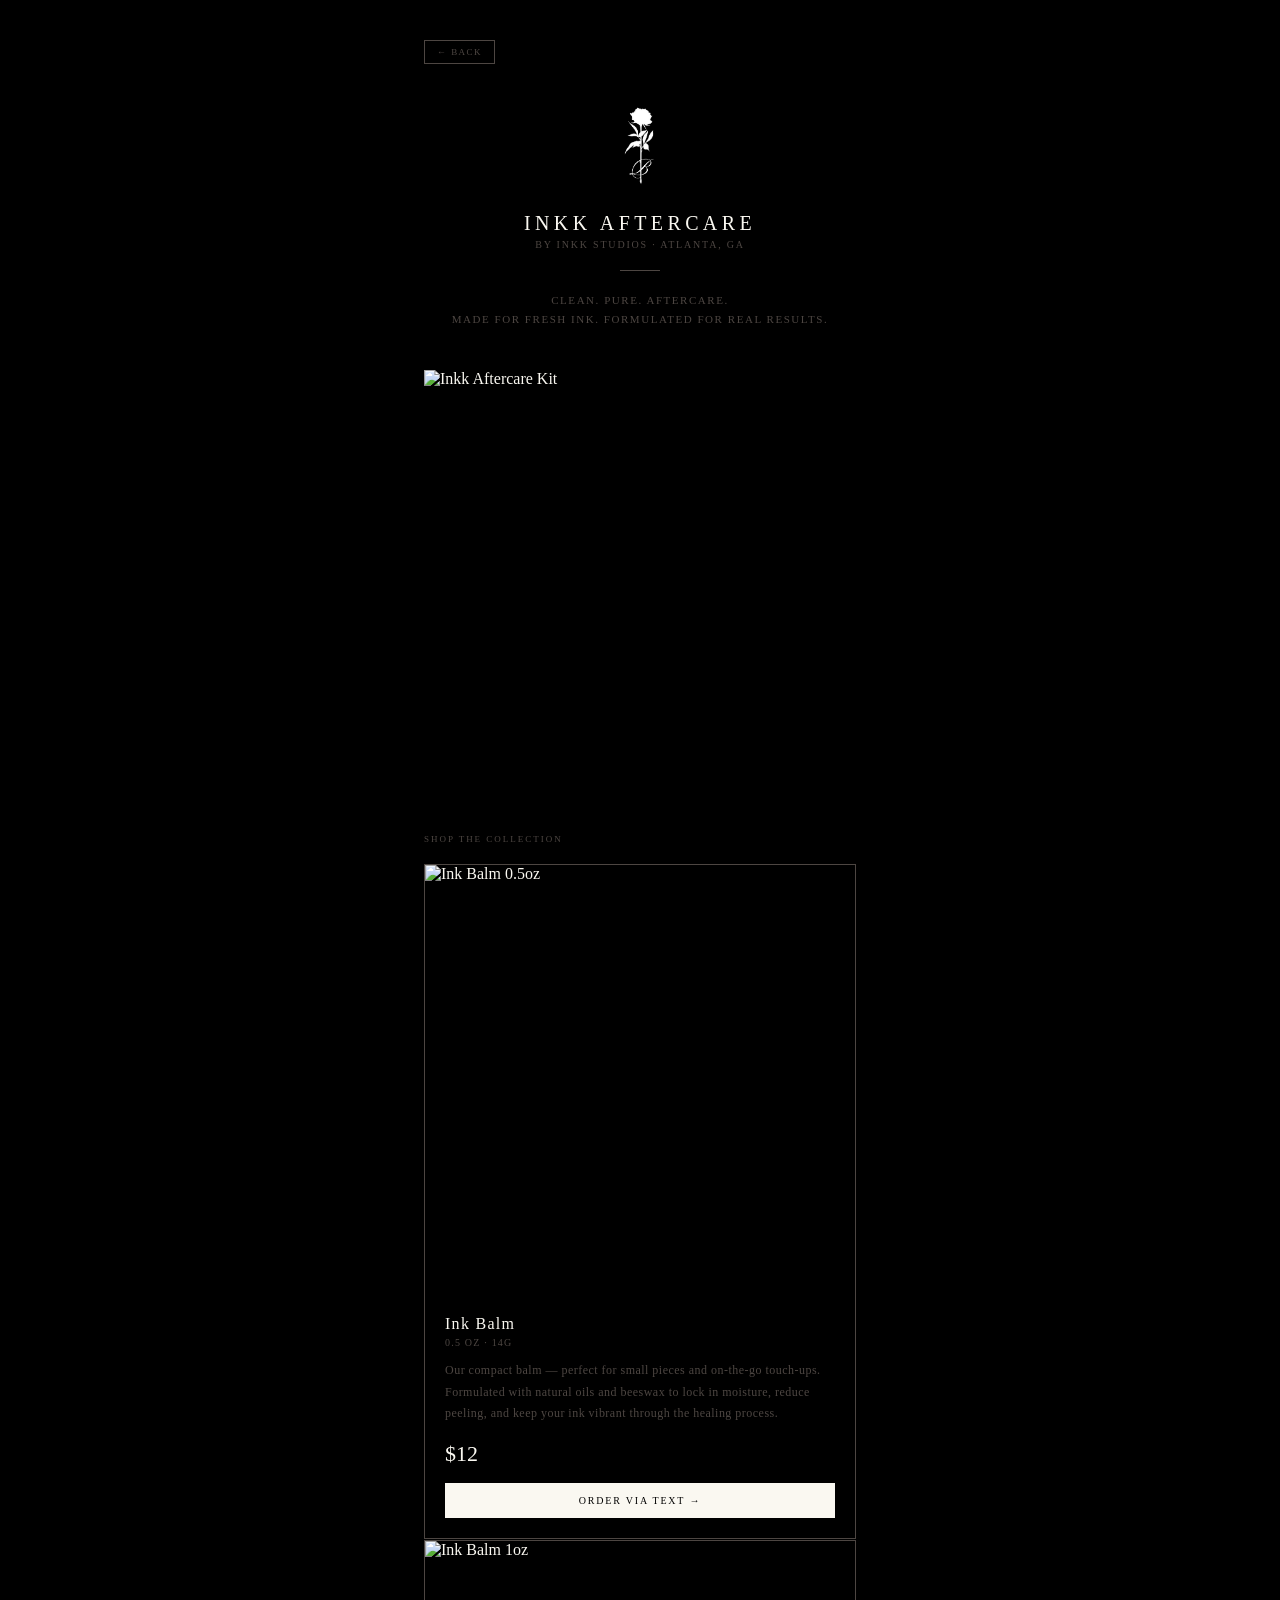
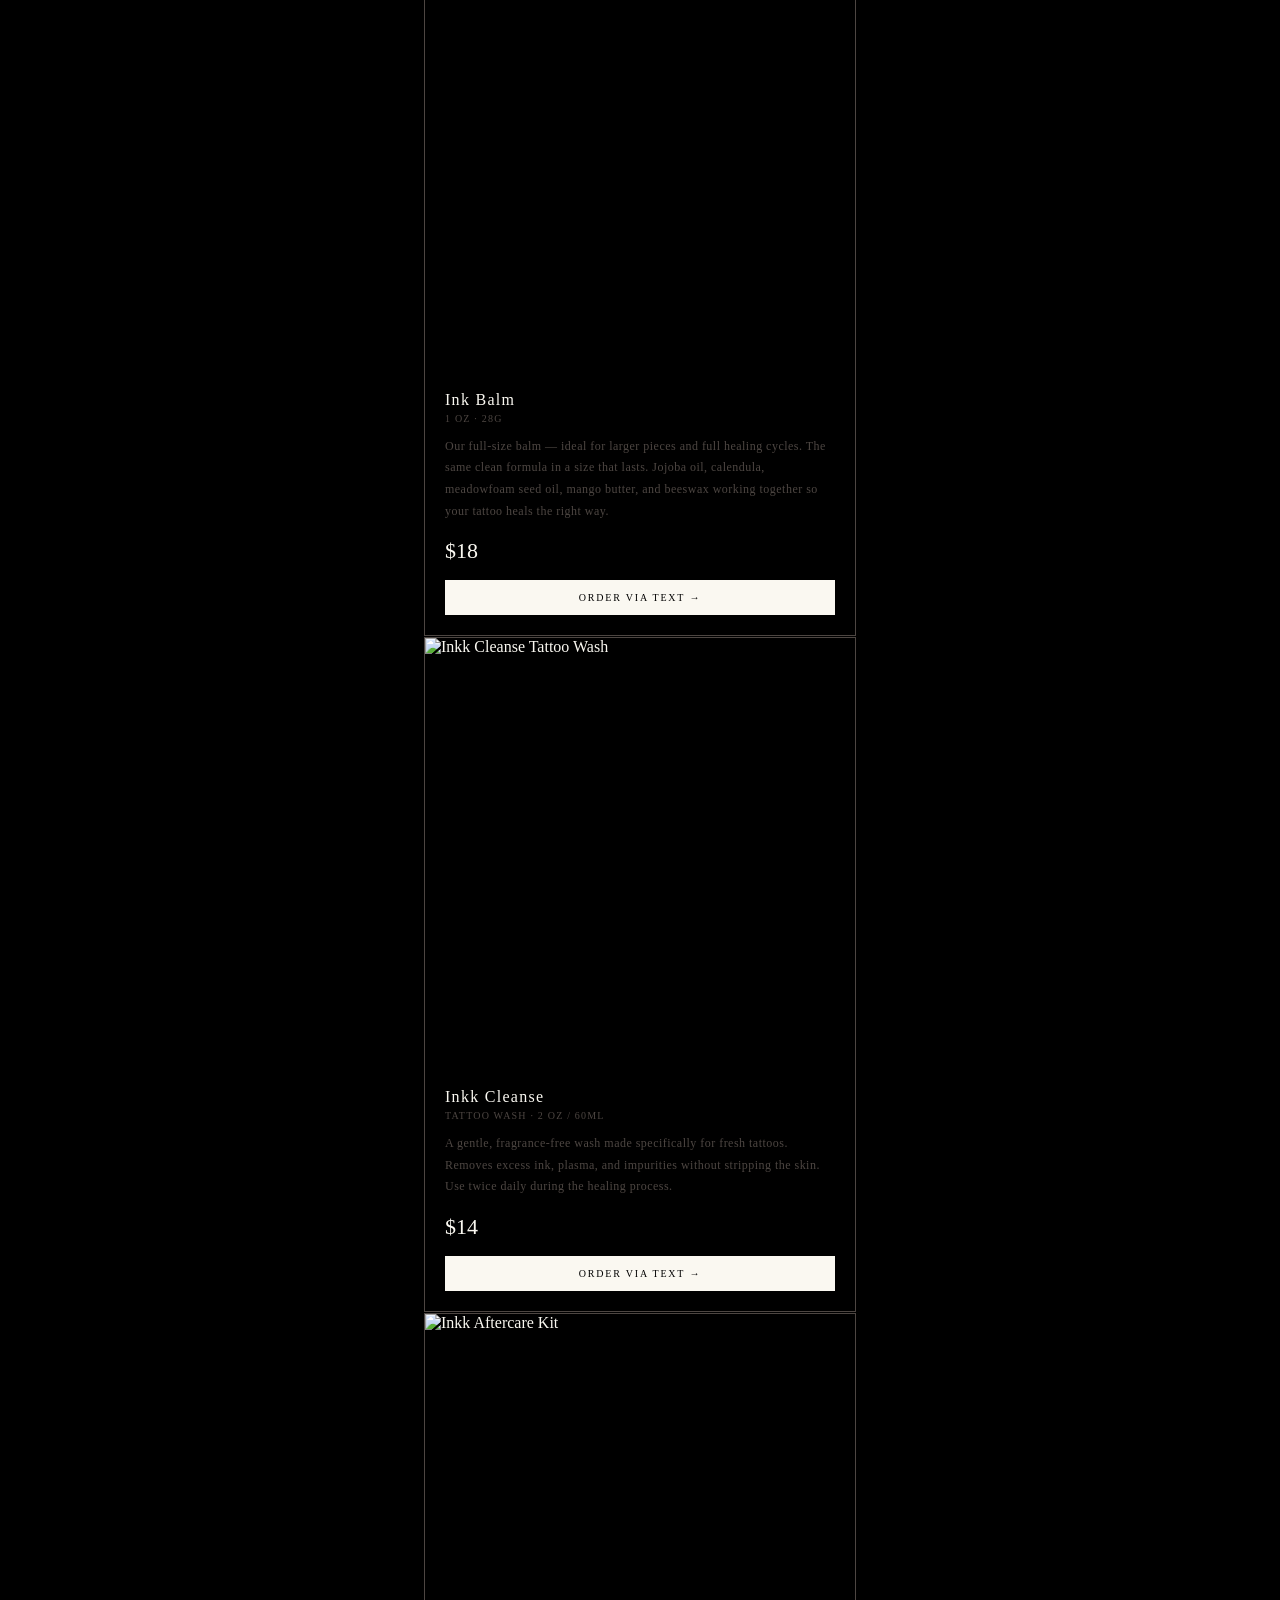
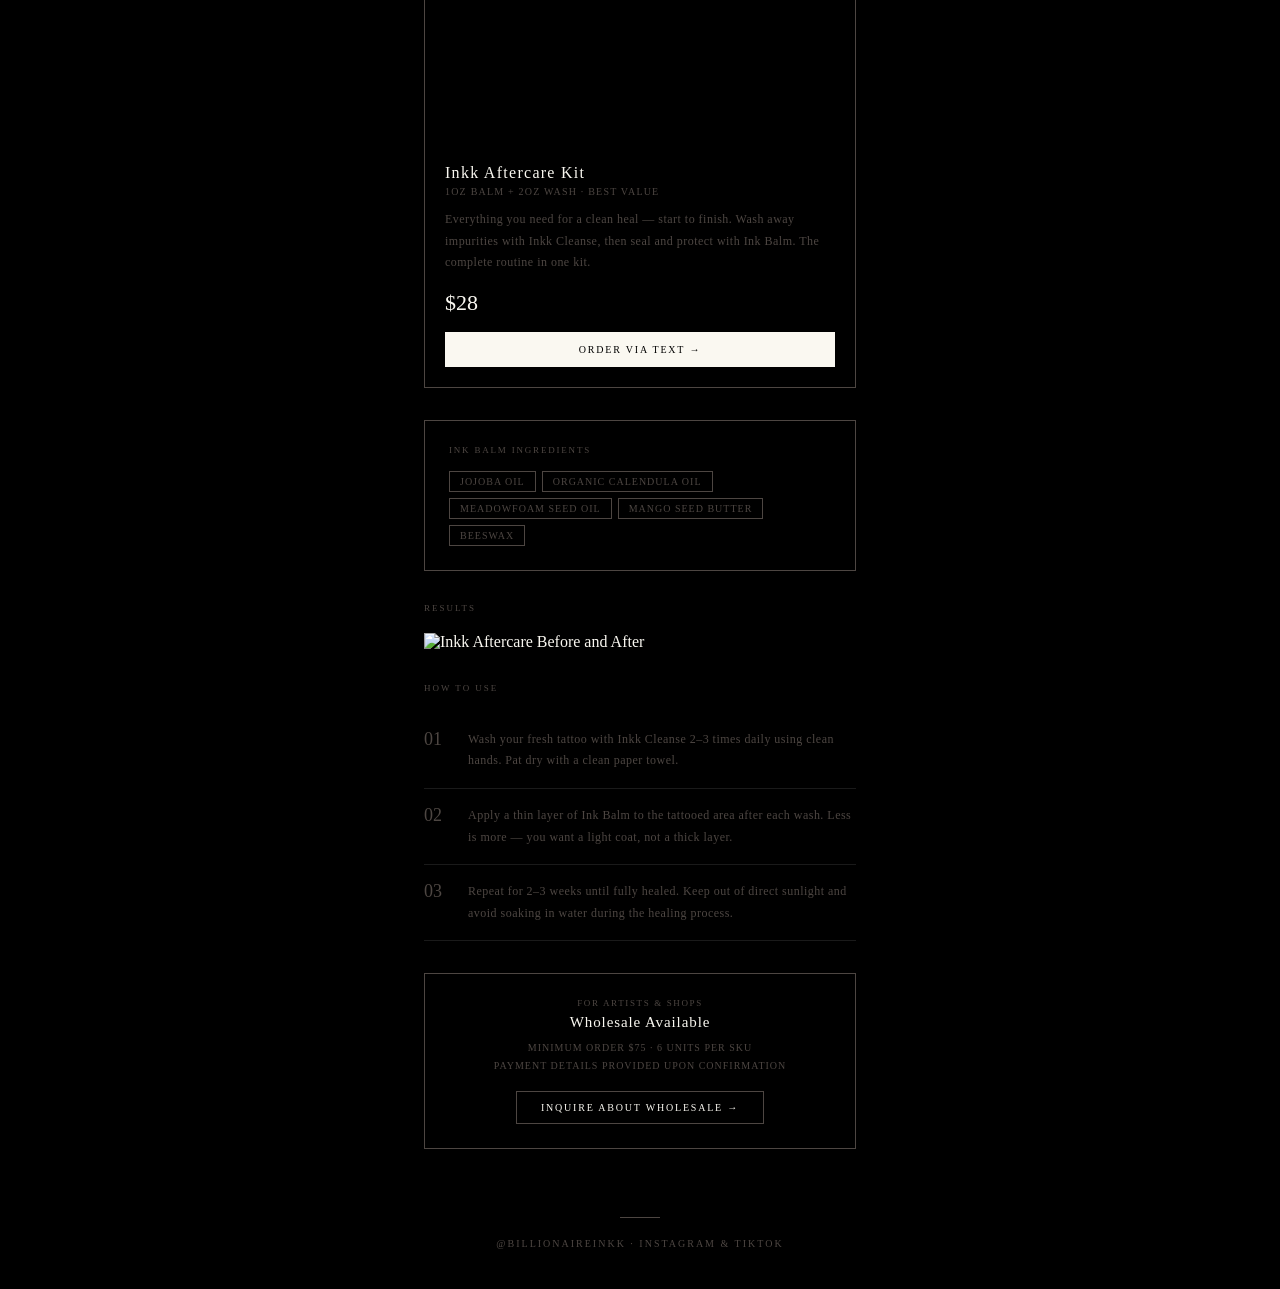
==== balm.html @ 9efdf4bf "Add files via upload" ====
<!DOCTYPE html>
<html lang="en">
<head>
<meta charset="UTF-8"/>
<meta name="viewport" content="width=device-width, initial-scale=1.0"/>
<title>Inkk Aftercare · Inkk Studios</title>
<style>
*{box-sizing:border-box;margin:0;padding:0;}
body{background:#000;font-family:'Georgia',serif;color:#faf8f1;}
.wrap{max-width:480px;margin:0 auto;padding:2.5rem 1.5rem;}
.back{display:inline-block;font-size:9px;letter-spacing:0.16em;text-transform:uppercase;color:#4d4642;text-decoration:none;margin-bottom:2rem;border:0.5px solid #4d4642;padding:6px 12px;}
.back:hover{color:#faf8f1;border-color:#faf8f1;}
.header{text-align:center;margin-bottom:2.5rem;}
.logo{width:80px;height:100px;object-fit:contain;margin:0 auto 1rem;display:block;}
.brand{font-size:20px;font-weight:400;letter-spacing:0.22em;color:#faf8f1;text-transform:uppercase;margin-bottom:4px;}
.brand-sub{font-size:10px;letter-spacing:0.18em;color:#4d4642;text-transform:uppercase;}
.divider{width:40px;height:0.5px;background:#4d4642;margin:1.25rem auto;}
.hero{width:100%;aspect-ratio:1/1;object-fit:cover;display:block;margin-bottom:2rem;}
.tagline{font-size:11px;letter-spacing:0.14em;text-transform:uppercase;color:#4d4642;text-align:center;margin-bottom:2rem;line-height:1.8;}
.section-title{font-size:9px;letter-spacing:0.22em;text-transform:uppercase;color:#4d4642;margin-bottom:1.25rem;}

/* Product cards */
.product-card{border:0.5px solid #4d4642;margin-bottom:1px;}
.product-img{width:100%;aspect-ratio:1/1;object-fit:cover;display:block;}
.product-info{padding:1.25rem;}
.product-name{font-size:16px;font-weight:400;color:#faf8f1;letter-spacing:0.08em;margin-bottom:4px;}
.product-size{font-size:10px;letter-spacing:0.12em;text-transform:uppercase;color:#4d4642;margin-bottom:0.75rem;}
.product-desc{font-size:12px;color:#4d4642;line-height:1.8;letter-spacing:0.04em;margin-bottom:1rem;}
.product-price{font-size:22px;color:#faf8f1;margin-bottom:1rem;}
.order-btn{display:block;width:100%;background:#faf8f1;color:#000;padding:12px;font-size:10px;letter-spacing:0.18em;text-transform:uppercase;text-align:center;text-decoration:none;font-family:'Georgia',serif;}
.order-btn:hover{background:#e8e5dc;}

/* Ingredients */
.ingredients{border:0.5px solid #4d4642;padding:1.5rem;margin-bottom:2rem;}
.ing-title{font-size:9px;letter-spacing:0.2em;text-transform:uppercase;color:#4d4642;margin-bottom:1rem;}
.ing-list{display:flex;flex-wrap:wrap;gap:6px;}
.ing-tag{font-size:10px;letter-spacing:0.1em;text-transform:uppercase;color:#4d4642;border:0.5px solid #4d4642;padding:4px 10px;}

/* Before/After */
.ba-img{width:100%;display:block;margin-bottom:2rem;}

/* How to use */
.steps{margin-bottom:2rem;}
.step-row{display:flex;gap:1rem;padding:1rem 0;border-bottom:0.5px solid #1a1a1a;align-items:flex-start;}
.step-num{font-size:18px;color:#4d4642;min-width:28px;font-weight:400;}
.step-text{font-size:12px;color:#4d4642;line-height:1.8;letter-spacing:0.04em;}

/* Wholesale CTA */
.wholesale-bar{border:0.5px solid #4d4642;padding:1.5rem;text-align:center;margin-bottom:2rem;}
.ws-label{font-size:9px;letter-spacing:0.18em;text-transform:uppercase;color:#4d4642;margin-bottom:6px;}
.ws-title{font-size:15px;color:#faf8f1;letter-spacing:0.06em;margin-bottom:0.5rem;}
.ws-sub{font-size:10px;color:#4d4642;letter-spacing:0.1em;text-transform:uppercase;margin-bottom:1rem;line-height:1.8;}
.ws-btn{display:inline-block;background:transparent;color:#faf8f1;border:0.5px solid #4d4642;padding:10px 1.5rem;font-size:10px;letter-spacing:0.18em;text-transform:uppercase;text-decoration:none;font-family:'Georgia',serif;}
.ws-btn:hover{border-color:#faf8f1;}

.footer{text-align:center;padding-top:1rem;}
.footer-handle{font-size:10px;letter-spacing:0.2em;text-transform:uppercase;color:#4d4642;}
</style>
</head>
<body>
<div class="wrap">
  <a class="back" href="index.html">← Back</a>

  <div class="header">
    <img class="logo" src="images/logo.png" alt="Inkk Studios"/>
    <p class="brand">Inkk Aftercare</p>
    <p class="brand-sub">By Inkk Studios · Atlanta, GA</p>
    <div class="divider"></div>
    <p class="tagline">Clean. Pure. Aftercare.<br>Made for fresh ink. Formulated for real results.</p>
  </div>

  <!-- Hero image -->
  <img class="hero" src="images/kit2.png" alt="Inkk Aftercare Kit"/>

  <!-- Products -->
  <p class="section-title">Shop the collection</p>

  <!-- Balm 0.5oz -->
  <div class="product-card">
    <img class="product-img" src="images/balm05_hand.png" alt="Ink Balm 0.5oz"/>
    <div class="product-info">
      <p class="product-name">Ink Balm</p>
      <p class="product-size">0.5 oz · 14g</p>
      <p class="product-desc">Our compact balm — perfect for small pieces and on-the-go touch-ups. Formulated with natural oils and beeswax to lock in moisture, reduce peeling, and keep your ink vibrant through the healing process.</p>
      <p class="product-price">$12</p>
      <a class="order-btn" href="sms:4704960350?body=Hi! I'd like to order the Ink Balm 0.5oz - $12">Order via Text →</a>
    </div>
  </div>

  <!-- Balm 1oz -->
  <div class="product-card">
    <img class="product-img" src="images/balm1oz.jpg" alt="Ink Balm 1oz"/>
    <div class="product-info">
      <p class="product-name">Ink Balm</p>
      <p class="product-size">1 oz · 28g</p>
      <p class="product-desc">Our full-size balm — ideal for larger pieces and full healing cycles. The same clean formula in a size that lasts. Jojoba oil, calendula, meadowfoam seed oil, mango butter, and beeswax working together so your tattoo heals the right way.</p>
      <p class="product-price">$18</p>
      <a class="order-btn" href="sms:4704960350?body=Hi! I'd like to order the Ink Balm 1oz - $18">Order via Text →</a>
    </div>
  </div>

  <!-- Wash -->
  <div class="product-card">
    <img class="product-img" src="images/wash1.png" alt="Inkk Cleanse Tattoo Wash"/>
    <div class="product-info">
      <p class="product-name">Inkk Cleanse</p>
      <p class="product-size">Tattoo Wash · 2 oz / 60ml</p>
      <p class="product-desc">A gentle, fragrance-free wash made specifically for fresh tattoos. Removes excess ink, plasma, and impurities without stripping the skin. Use twice daily during the healing process.</p>
      <p class="product-price">$14</p>
      <a class="order-btn" href="sms:4704960350?body=Hi! I'd like to order the Inkk Cleanse Wash 2oz - $14">Order via Text →</a>
    </div>
  </div>

  <!-- Kit -->
  <div class="product-card">
    <img class="product-img" src="images/kit1.png" alt="Inkk Aftercare Kit"/>
    <div class="product-info">
      <p class="product-name">Inkk Aftercare Kit</p>
      <p class="product-size">1oz balm + 2oz wash · best value</p>
      <p class="product-desc">Everything you need for a clean heal — start to finish. Wash away impurities with Inkk Cleanse, then seal and protect with Ink Balm. The complete routine in one kit.</p>
      <p class="product-price">$28</p>
      <a class="order-btn" href="sms:4704960350?body=Hi! I'd like to order the Inkk Aftercare Kit - $28">Order via Text →</a>
    </div>
  </div>

  <!-- Ingredients -->
  <div class="ingredients" style="margin-top:2rem;">
    <p class="ing-title">Ink Balm ingredients</p>
    <div class="ing-list">
      <span class="ing-tag">Jojoba Oil</span>
      <span class="ing-tag">Organic Calendula Oil</span>
      <span class="ing-tag">Meadowfoam Seed Oil</span>
      <span class="ing-tag">Mango Seed Butter</span>
      <span class="ing-tag">Beeswax</span>
    </div>
  </div>

  <!-- Before/After -->
  <p class="section-title">Results</p>
  <img class="ba-img" src="images/ba.png" alt="Inkk Aftercare Before and After"/>

  <!-- How to use -->
  <p class="section-title">How to use</p>
  <div class="steps">
    <div class="step-row">
      <span class="step-num">01</span>
      <p class="step-text">Wash your fresh tattoo with Inkk Cleanse 2–3 times daily using clean hands. Pat dry with a clean paper towel.</p>
    </div>
    <div class="step-row">
      <span class="step-num">02</span>
      <p class="step-text">Apply a thin layer of Ink Balm to the tattooed area after each wash. Less is more — you want a light coat, not a thick layer.</p>
    </div>
    <div class="step-row">
      <span class="step-num">03</span>
      <p class="step-text">Repeat for 2–3 weeks until fully healed. Keep out of direct sunlight and avoid soaking in water during the healing process.</p>
    </div>
  </div>

  <!-- Wholesale CTA -->
  <div class="wholesale-bar">
    <p class="ws-label">For artists & shops</p>
    <p class="ws-title">Wholesale Available</p>
    <p class="ws-sub">Minimum order $75 · 6 units per SKU<br>Payment details provided upon confirmation</p>
    <a class="ws-btn" href="sms:4704960350?body=Hi! I'm interested in wholesale pricing for Inkk Aftercare.">Inquire About Wholesale →</a>
  </div>

  <div class="footer">
    <div class="divider"></div>
    <p class="footer-handle">@BillionaireInkk · Instagram & TikTok</p>
  </div>
</div>
</body>
</html>
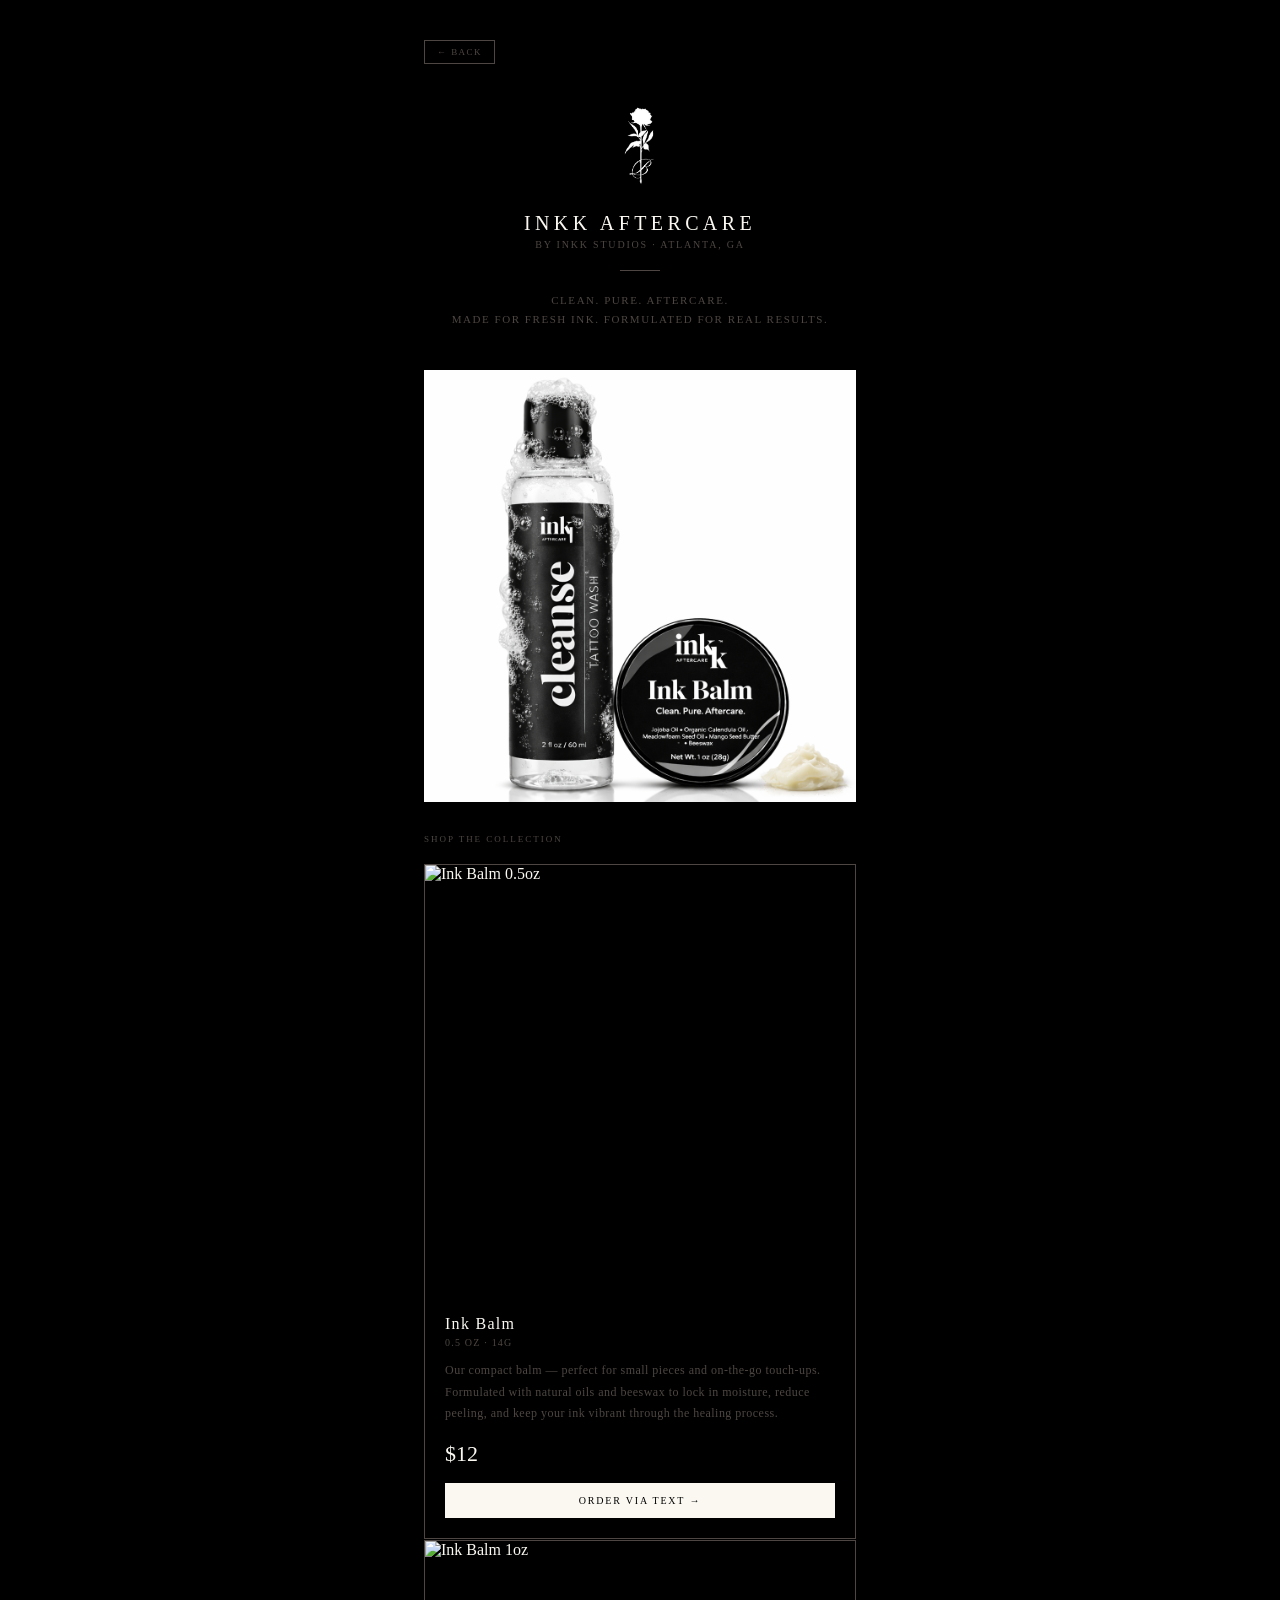
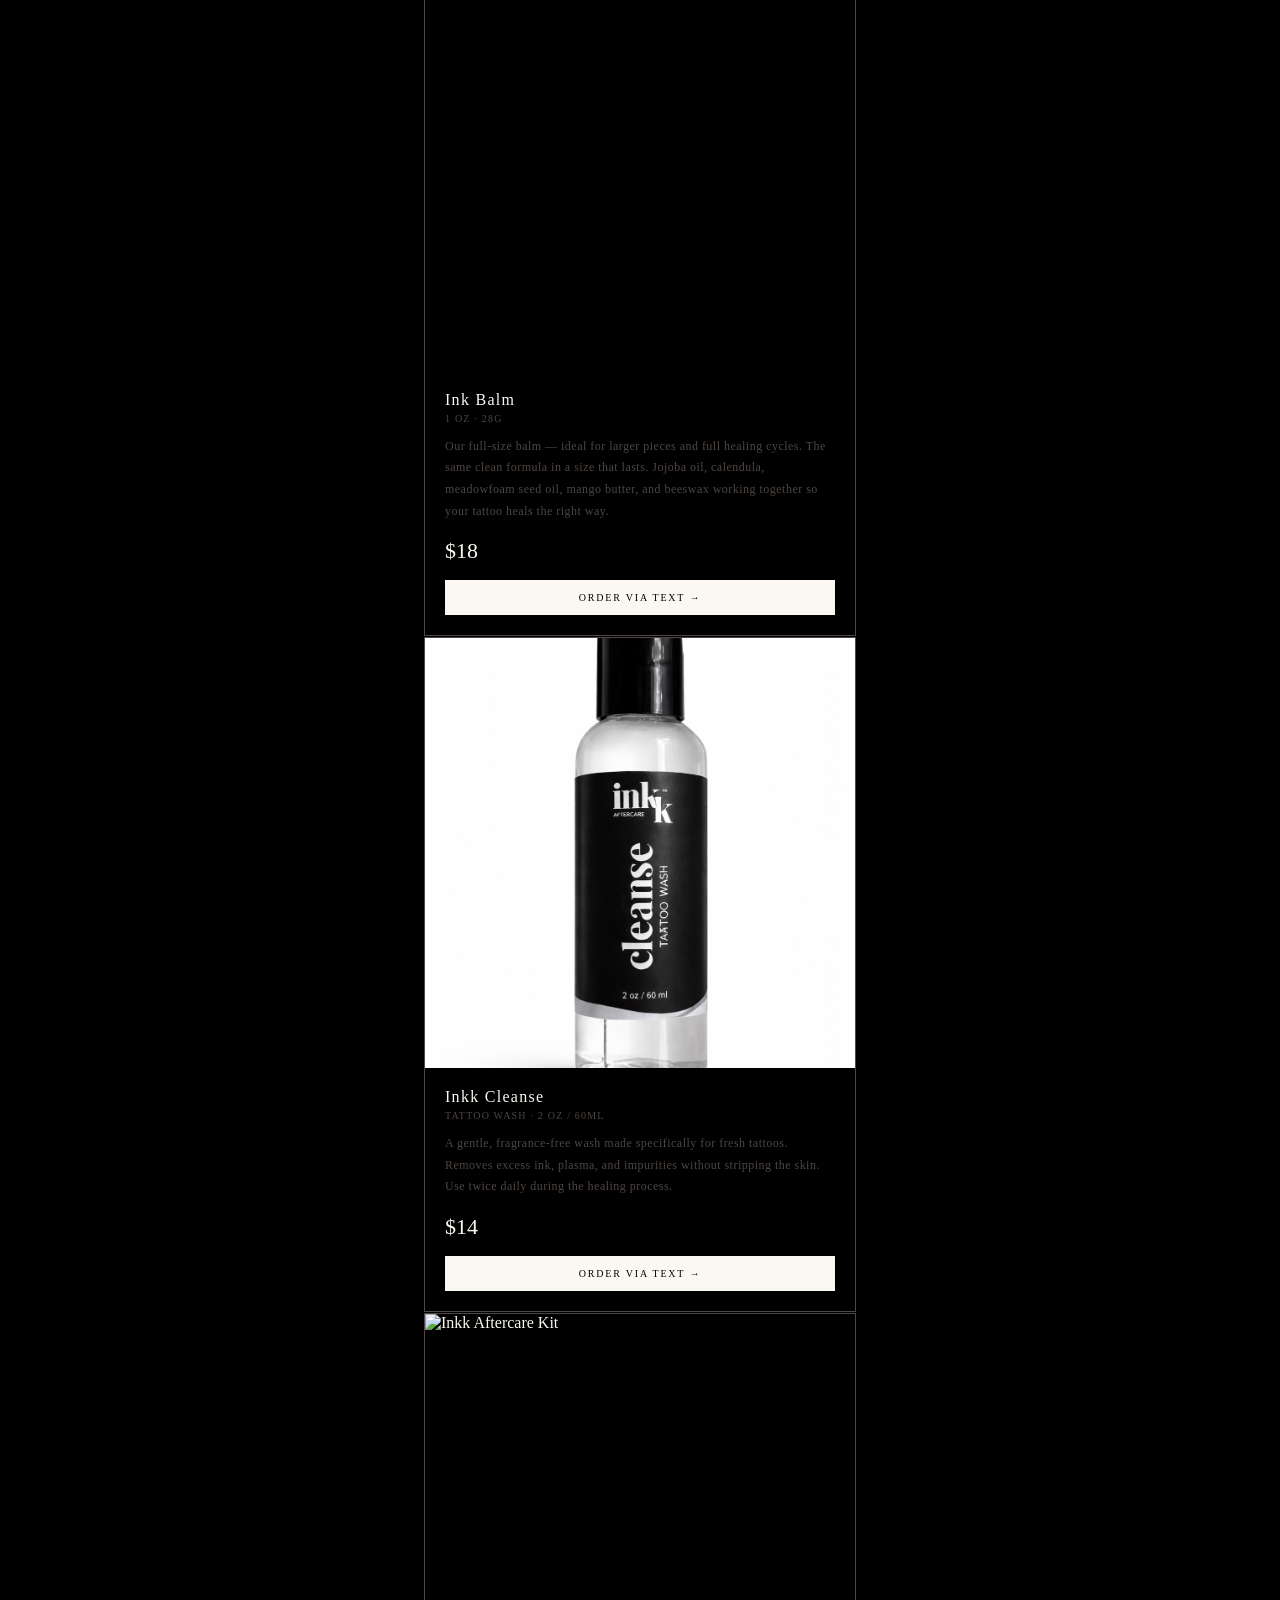
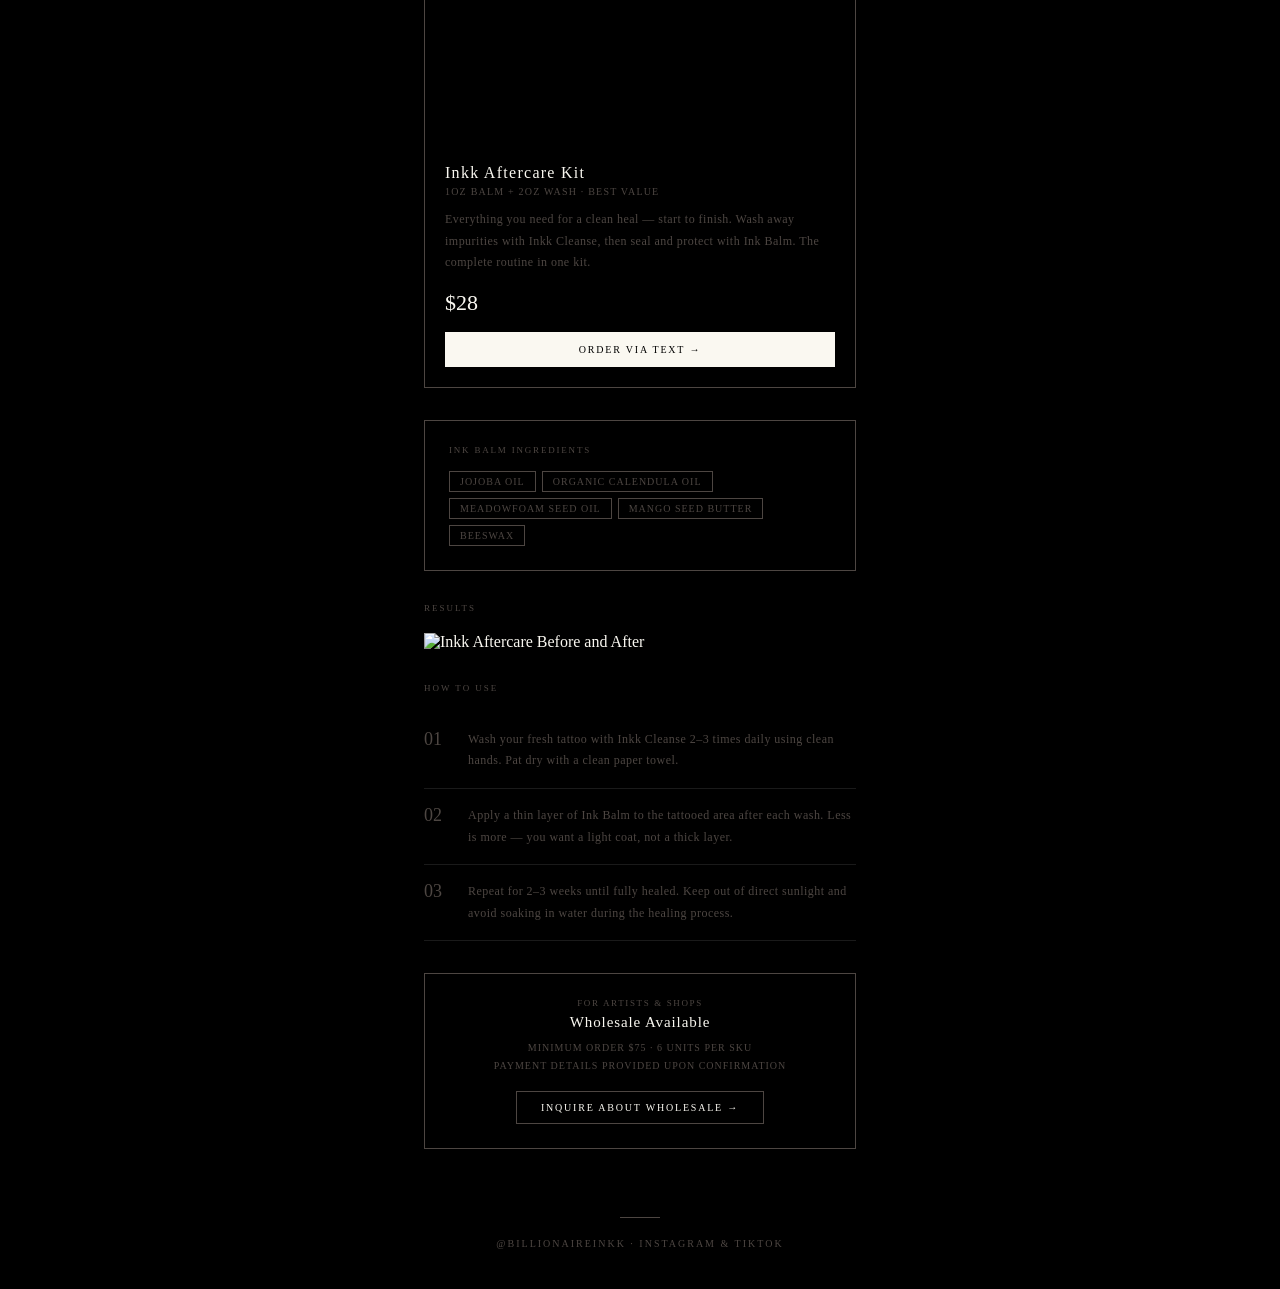
==== commit 2e606c0a: "Add files via upload" ====
--- a/balm.html
+++ b/balm.html
@@ -70,14 +70,14 @@
   </div>
 
   <!-- Hero image -->
-  <img class="hero" src="images/kit2.png" alt="Inkk Aftercare Kit"/>
+  <img class="hero" src="images/kit-hero.jpg" alt="Inkk Aftercare Kit"/>
 
   <!-- Products -->
   <p class="section-title">Shop the collection</p>
 
   <!-- Balm 0.5oz -->
   <div class="product-card">
-    <img class="product-img" src="images/balm05_hand.png" alt="Ink Balm 0.5oz"/>
+    <img class="product-img" src="images/balm05-open.jpg" alt="Ink Balm 0.5oz"/>
     <div class="product-info">
       <p class="product-name">Ink Balm</p>
       <p class="product-size">0.5 oz · 14g</p>
@@ -89,7 +89,7 @@
 
   <!-- Balm 1oz -->
   <div class="product-card">
-    <img class="product-img" src="images/balm1oz.jpg" alt="Ink Balm 1oz"/>
+    <img class="product-img" src="images/balm1oz-top.jpg" alt="Ink Balm 1oz"/>
     <div class="product-info">
       <p class="product-name">Ink Balm</p>
       <p class="product-size">1 oz · 28g</p>
@@ -101,7 +101,7 @@
 
   <!-- Wash -->
   <div class="product-card">
-    <img class="product-img" src="images/wash1.png" alt="Inkk Cleanse Tattoo Wash"/>
+    <img class="product-img" src="images/wash-clean.jpg" alt="Inkk Cleanse Tattoo Wash"/>
     <div class="product-info">
       <p class="product-name">Inkk Cleanse</p>
       <p class="product-size">Tattoo Wash · 2 oz / 60ml</p>
@@ -113,7 +113,7 @@
 
   <!-- Kit -->
   <div class="product-card">
-    <img class="product-img" src="images/kit1.png" alt="Inkk Aftercare Kit"/>
+    <img class="product-img" src="images/kit-flat.jpg" alt="Inkk Aftercare Kit"/>
     <div class="product-info">
       <p class="product-name">Inkk Aftercare Kit</p>
       <p class="product-size">1oz balm + 2oz wash · best value</p>
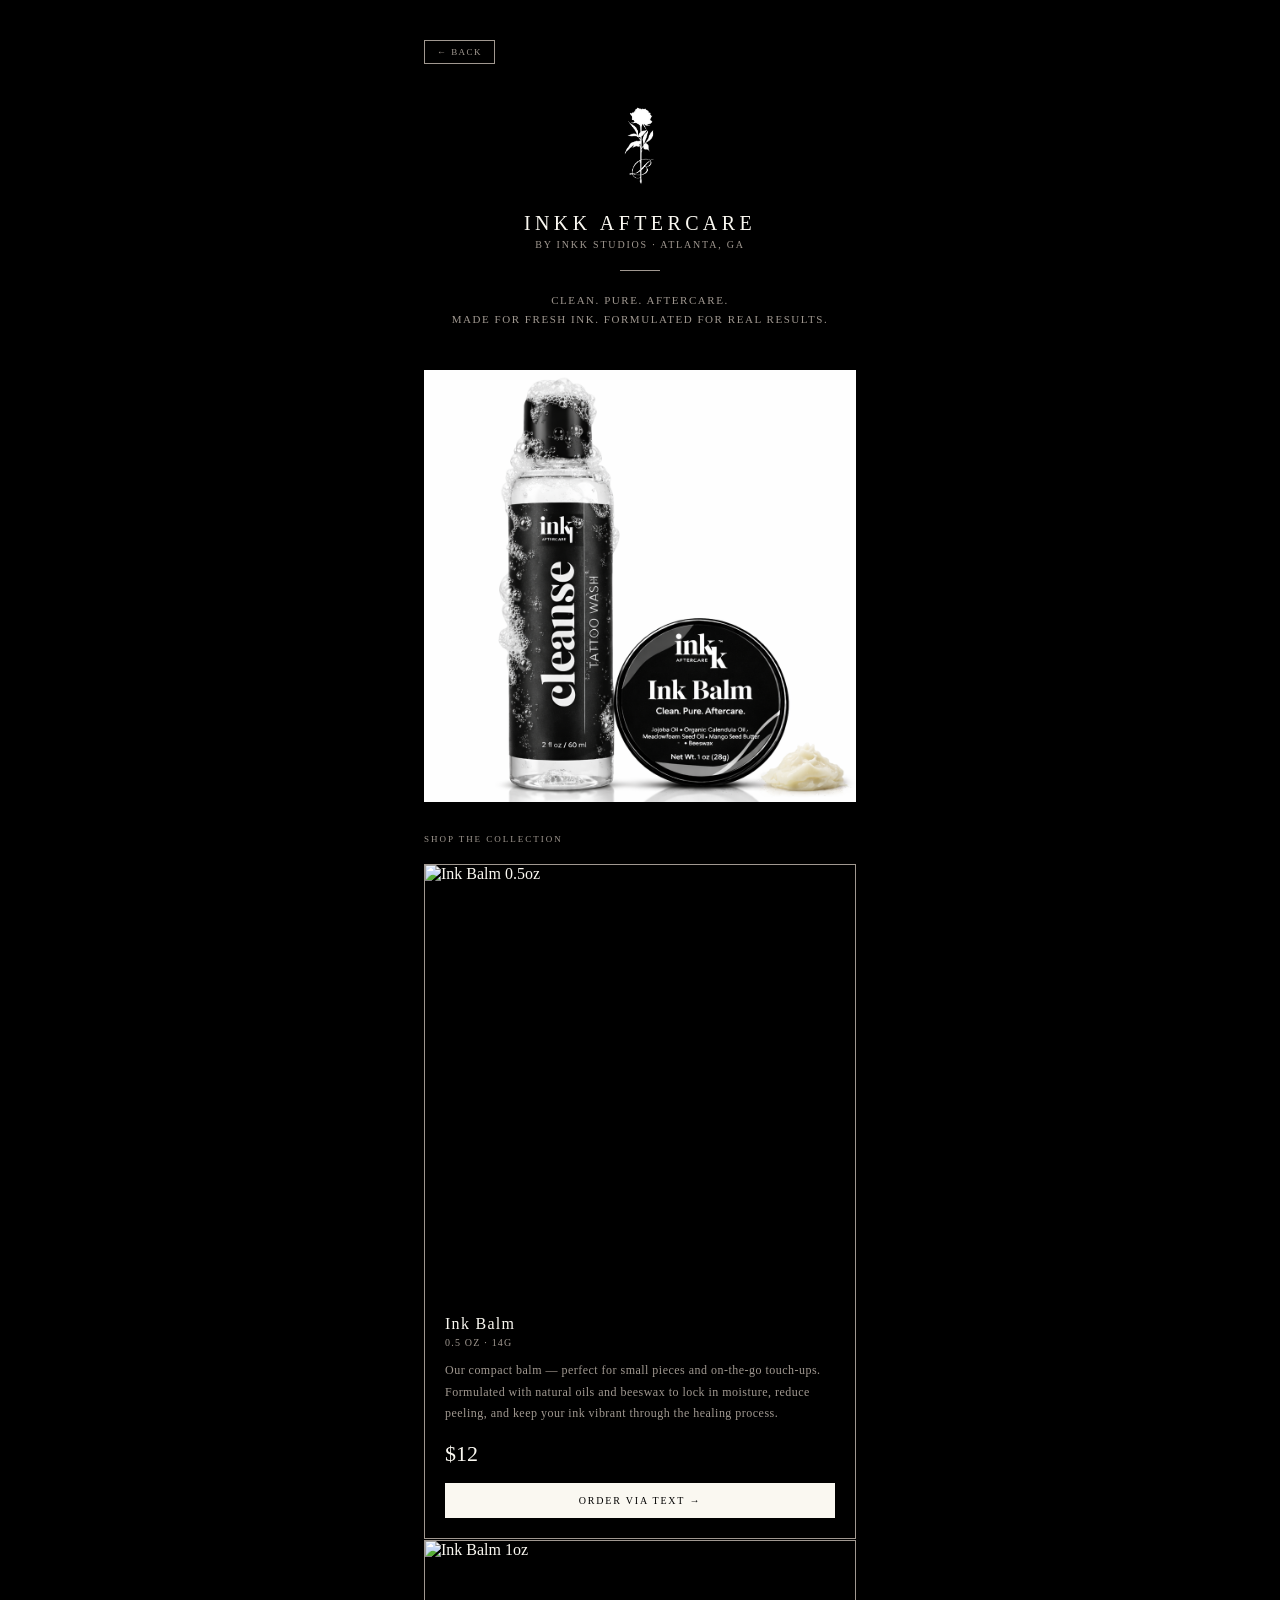
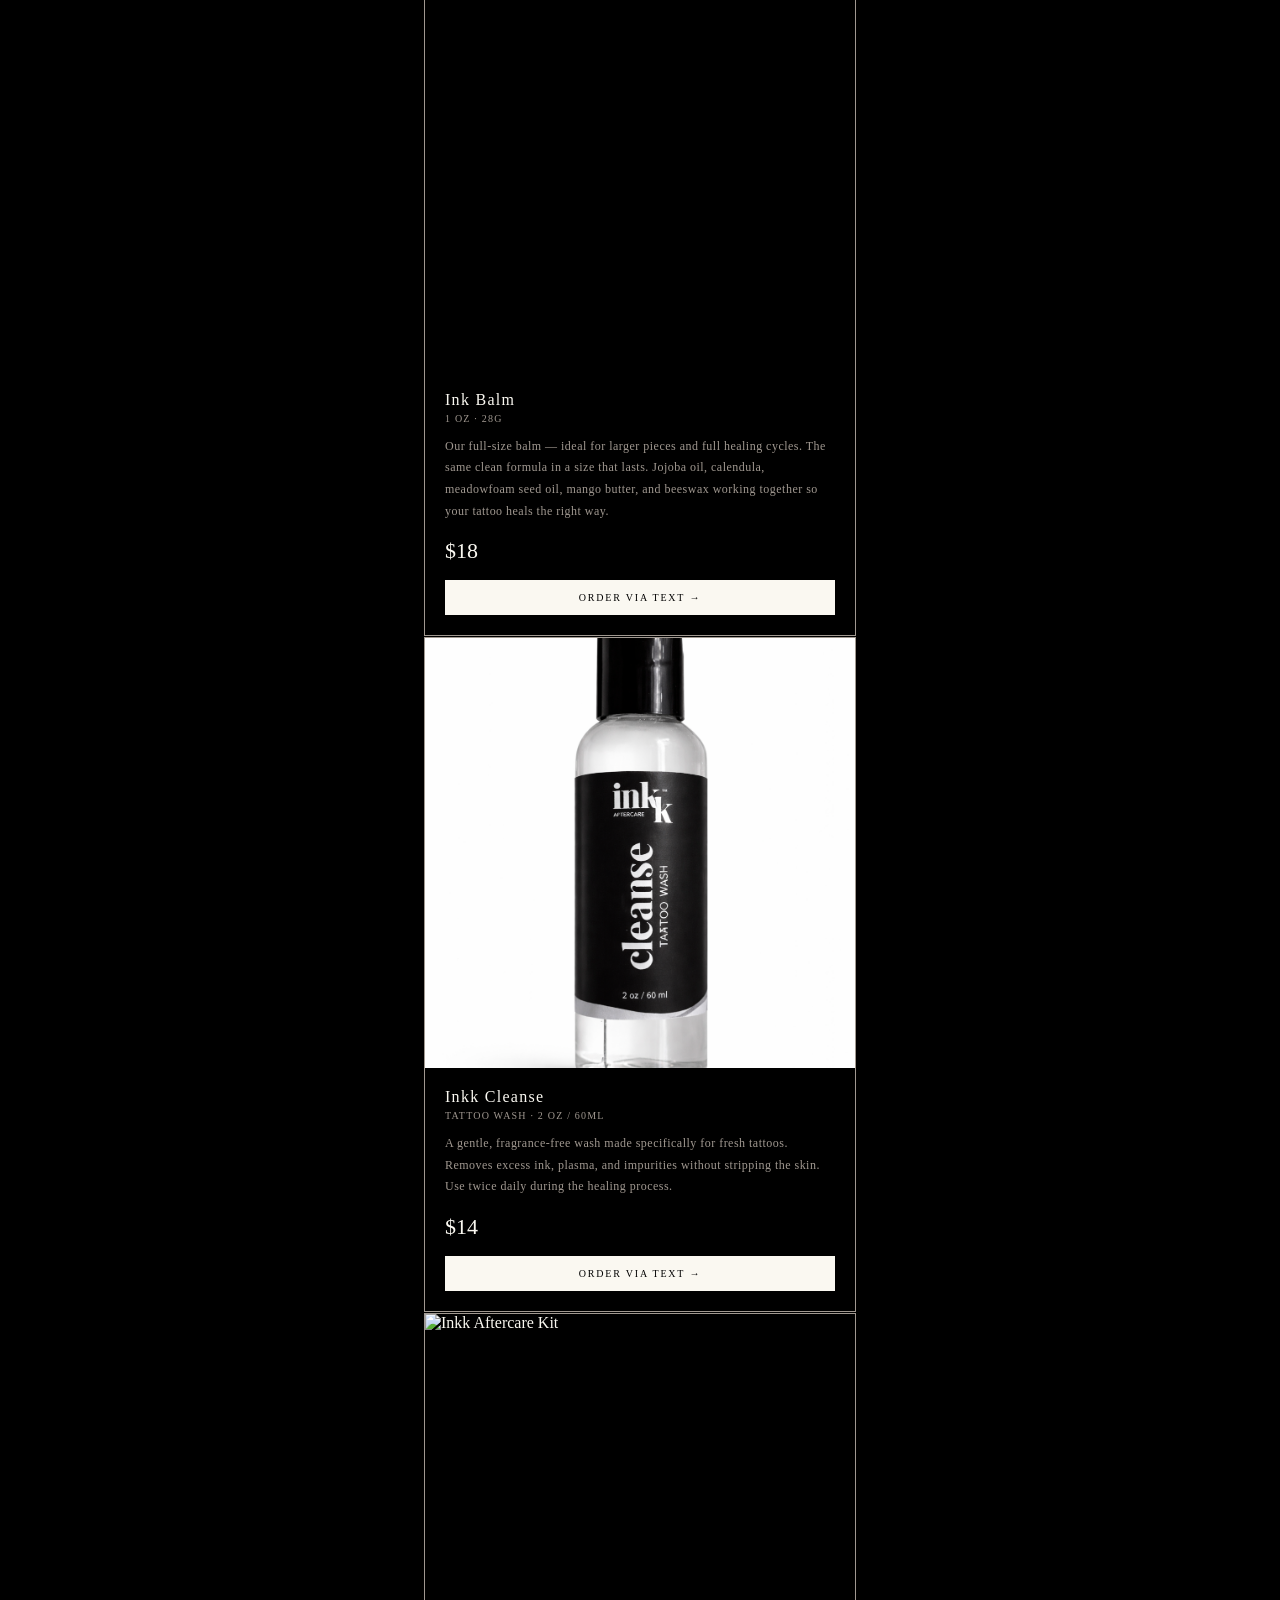
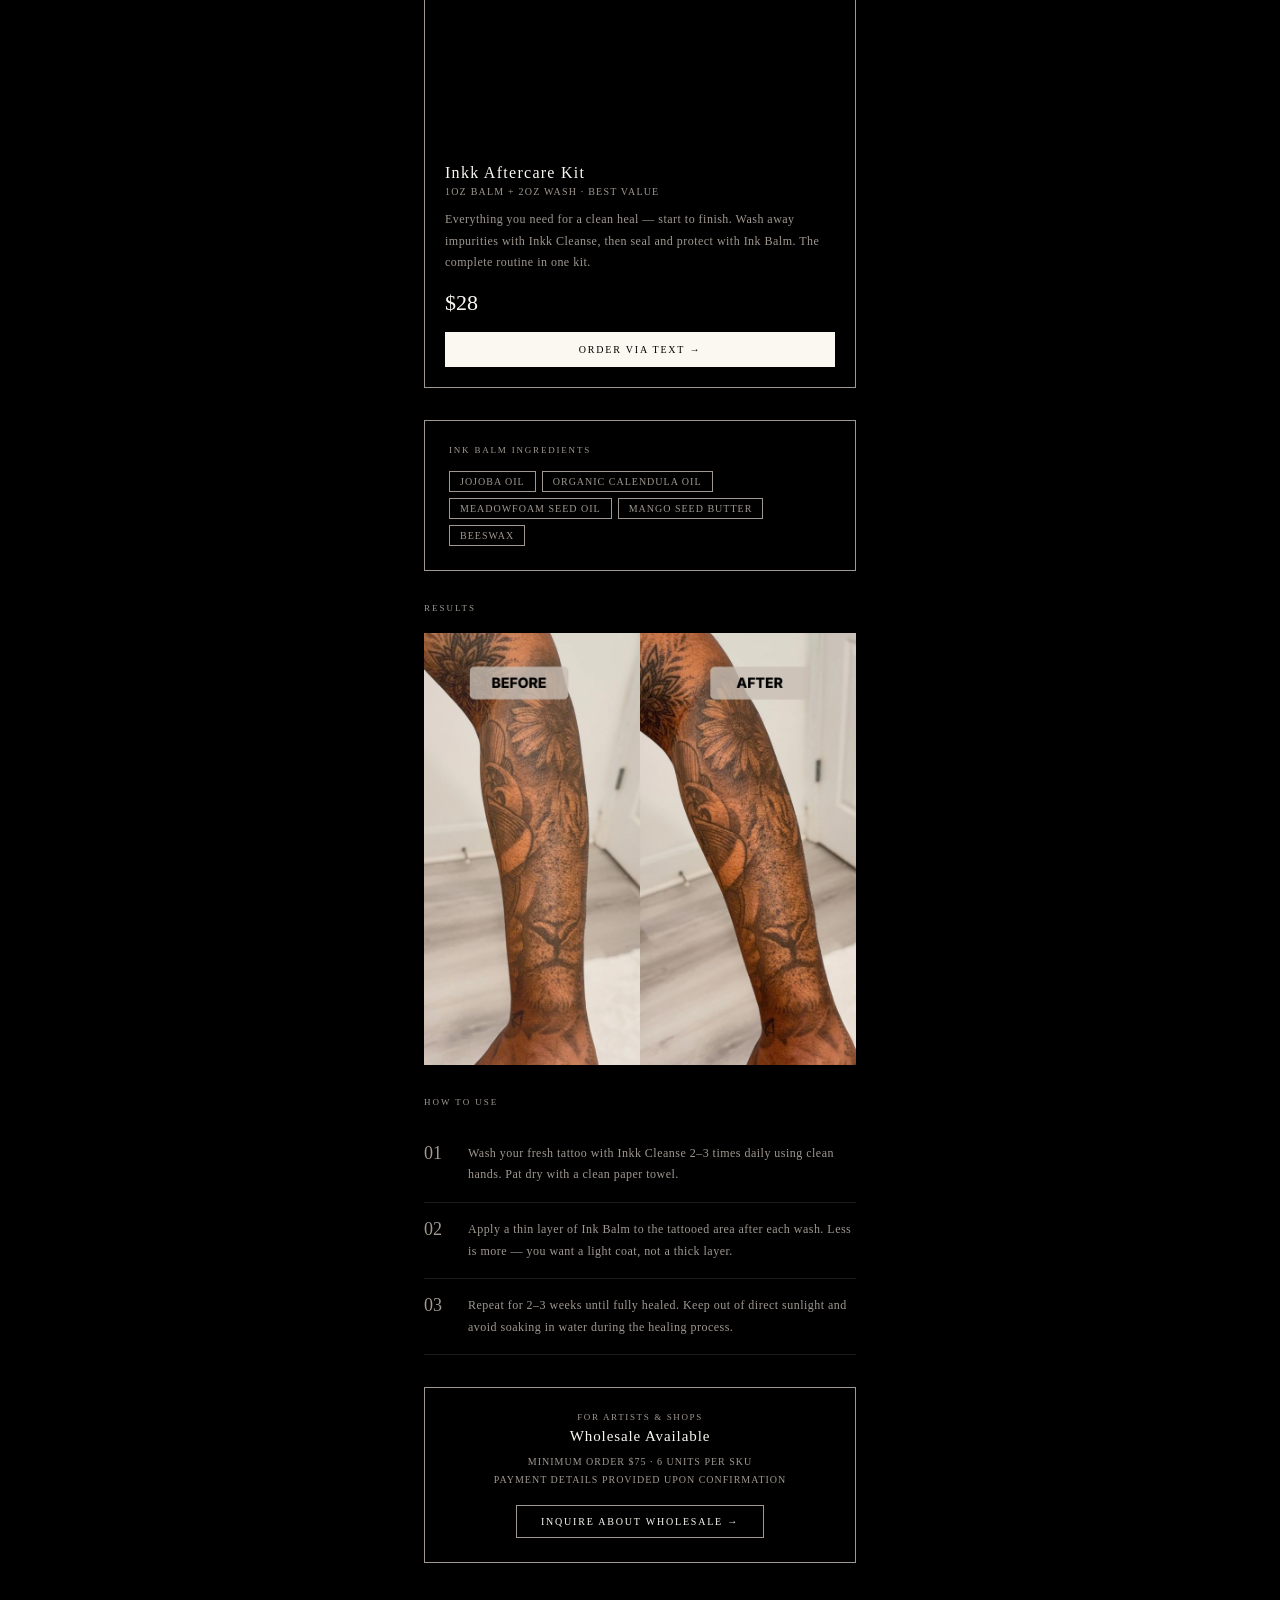
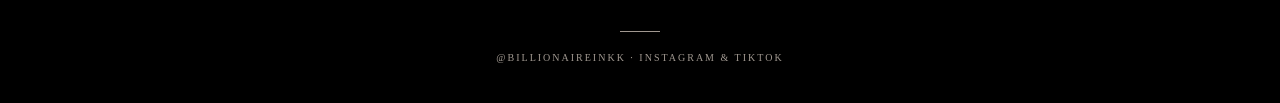
==== commit a8081c49: "Add files via upload" ====
--- a/balm.html
+++ b/balm.html
@@ -8,33 +8,33 @@
 *{box-sizing:border-box;margin:0;padding:0;}
 body{background:#000;font-family:'Georgia',serif;color:#faf8f1;}
 .wrap{max-width:480px;margin:0 auto;padding:2.5rem 1.5rem;}
-.back{display:inline-block;font-size:9px;letter-spacing:0.16em;text-transform:uppercase;color:#4d4642;text-decoration:none;margin-bottom:2rem;border:0.5px solid #4d4642;padding:6px 12px;}
+.back{display:inline-block;font-size:9px;letter-spacing:0.16em;text-transform:uppercase;color:#a09890;text-decoration:none;margin-bottom:2rem;border:0.5px solid #a09890;padding:6px 12px;}
 .back:hover{color:#faf8f1;border-color:#faf8f1;}
 .header{text-align:center;margin-bottom:2.5rem;}
 .logo{width:80px;height:100px;object-fit:contain;margin:0 auto 1rem;display:block;}
 .brand{font-size:20px;font-weight:400;letter-spacing:0.22em;color:#faf8f1;text-transform:uppercase;margin-bottom:4px;}
-.brand-sub{font-size:10px;letter-spacing:0.18em;color:#4d4642;text-transform:uppercase;}
-.divider{width:40px;height:0.5px;background:#4d4642;margin:1.25rem auto;}
+.brand-sub{font-size:10px;letter-spacing:0.18em;color:#a09890;text-transform:uppercase;}
+.divider{width:40px;height:0.5px;background:#a09890;margin:1.25rem auto;}
 .hero{width:100%;aspect-ratio:1/1;object-fit:cover;display:block;margin-bottom:2rem;}
-.tagline{font-size:11px;letter-spacing:0.14em;text-transform:uppercase;color:#4d4642;text-align:center;margin-bottom:2rem;line-height:1.8;}
-.section-title{font-size:9px;letter-spacing:0.22em;text-transform:uppercase;color:#4d4642;margin-bottom:1.25rem;}
+.tagline{font-size:11px;letter-spacing:0.14em;text-transform:uppercase;color:#a09890;text-align:center;margin-bottom:2rem;line-height:1.8;}
+.section-title{font-size:9px;letter-spacing:0.22em;text-transform:uppercase;color:#a09890;margin-bottom:1.25rem;}
 
 /* Product cards */
-.product-card{border:0.5px solid #4d4642;margin-bottom:1px;}
+.product-card{border:0.5px solid #a09890;margin-bottom:1px;}
 .product-img{width:100%;aspect-ratio:1/1;object-fit:cover;display:block;}
 .product-info{padding:1.25rem;}
 .product-name{font-size:16px;font-weight:400;color:#faf8f1;letter-spacing:0.08em;margin-bottom:4px;}
-.product-size{font-size:10px;letter-spacing:0.12em;text-transform:uppercase;color:#4d4642;margin-bottom:0.75rem;}
-.product-desc{font-size:12px;color:#4d4642;line-height:1.8;letter-spacing:0.04em;margin-bottom:1rem;}
+.product-size{font-size:10px;letter-spacing:0.12em;text-transform:uppercase;color:#a09890;margin-bottom:0.75rem;}
+.product-desc{font-size:12px;color:#a09890;line-height:1.8;letter-spacing:0.04em;margin-bottom:1rem;}
 .product-price{font-size:22px;color:#faf8f1;margin-bottom:1rem;}
 .order-btn{display:block;width:100%;background:#faf8f1;color:#000;padding:12px;font-size:10px;letter-spacing:0.18em;text-transform:uppercase;text-align:center;text-decoration:none;font-family:'Georgia',serif;}
 .order-btn:hover{background:#e8e5dc;}
 
 /* Ingredients */
-.ingredients{border:0.5px solid #4d4642;padding:1.5rem;margin-bottom:2rem;}
-.ing-title{font-size:9px;letter-spacing:0.2em;text-transform:uppercase;color:#4d4642;margin-bottom:1rem;}
+.ingredients{border:0.5px solid #a09890;padding:1.5rem;margin-bottom:2rem;}
+.ing-title{font-size:9px;letter-spacing:0.2em;text-transform:uppercase;color:#a09890;margin-bottom:1rem;}
 .ing-list{display:flex;flex-wrap:wrap;gap:6px;}
-.ing-tag{font-size:10px;letter-spacing:0.1em;text-transform:uppercase;color:#4d4642;border:0.5px solid #4d4642;padding:4px 10px;}
+.ing-tag{font-size:10px;letter-spacing:0.1em;text-transform:uppercase;color:#a09890;border:0.5px solid #a09890;padding:4px 10px;}
 
 /* Before/After */
 .ba-img{width:100%;display:block;margin-bottom:2rem;}
@@ -42,19 +42,19 @@
 /* How to use */
 .steps{margin-bottom:2rem;}
 .step-row{display:flex;gap:1rem;padding:1rem 0;border-bottom:0.5px solid #1a1a1a;align-items:flex-start;}
-.step-num{font-size:18px;color:#4d4642;min-width:28px;font-weight:400;}
-.step-text{font-size:12px;color:#4d4642;line-height:1.8;letter-spacing:0.04em;}
+.step-num{font-size:18px;color:#a09890;min-width:28px;font-weight:400;}
+.step-text{font-size:12px;color:#a09890;line-height:1.8;letter-spacing:0.04em;}
 
 /* Wholesale CTA */
-.wholesale-bar{border:0.5px solid #4d4642;padding:1.5rem;text-align:center;margin-bottom:2rem;}
-.ws-label{font-size:9px;letter-spacing:0.18em;text-transform:uppercase;color:#4d4642;margin-bottom:6px;}
+.wholesale-bar{border:0.5px solid #a09890;padding:1.5rem;text-align:center;margin-bottom:2rem;}
+.ws-label{font-size:9px;letter-spacing:0.18em;text-transform:uppercase;color:#a09890;margin-bottom:6px;}
 .ws-title{font-size:15px;color:#faf8f1;letter-spacing:0.06em;margin-bottom:0.5rem;}
-.ws-sub{font-size:10px;color:#4d4642;letter-spacing:0.1em;text-transform:uppercase;margin-bottom:1rem;line-height:1.8;}
-.ws-btn{display:inline-block;background:transparent;color:#faf8f1;border:0.5px solid #4d4642;padding:10px 1.5rem;font-size:10px;letter-spacing:0.18em;text-transform:uppercase;text-decoration:none;font-family:'Georgia',serif;}
+.ws-sub{font-size:10px;color:#a09890;letter-spacing:0.1em;text-transform:uppercase;margin-bottom:1rem;line-height:1.8;}
+.ws-btn{display:inline-block;background:transparent;color:#faf8f1;border:0.5px solid #a09890;padding:10px 1.5rem;font-size:10px;letter-spacing:0.18em;text-transform:uppercase;text-decoration:none;font-family:'Georgia',serif;}
 .ws-btn:hover{border-color:#faf8f1;}
 
 .footer{text-align:center;padding-top:1rem;}
-.footer-handle{font-size:10px;letter-spacing:0.2em;text-transform:uppercase;color:#4d4642;}
+.footer-handle{font-size:10px;letter-spacing:0.2em;text-transform:uppercase;color:#a09890;}
 </style>
 </head>
 <body>
@@ -77,7 +77,7 @@
 
   <!-- Balm 0.5oz -->
   <div class="product-card">
-    <img class="product-img" src="images/balm05-open.jpg" alt="Ink Balm 0.5oz"/>
+    <img class="product-img" src="images/balm05-open.JPG" alt="Ink Balm 0.5oz"/>
     <div class="product-info">
       <p class="product-name">Ink Balm</p>
       <p class="product-size">0.5 oz · 14g</p>
@@ -89,7 +89,7 @@
 
   <!-- Balm 1oz -->
   <div class="product-card">
-    <img class="product-img" src="images/balm1oz-top.jpg" alt="Ink Balm 1oz"/>
+    <img class="product-img" src="images/balm1oz-top.JPG" alt="Ink Balm 1oz"/>
     <div class="product-info">
       <p class="product-name">Ink Balm</p>
       <p class="product-size">1 oz · 28g</p>
@@ -113,7 +113,7 @@
 
   <!-- Kit -->
   <div class="product-card">
-    <img class="product-img" src="images/kit-flat.jpg" alt="Inkk Aftercare Kit"/>
+    <img class="product-img" src="images/kit-flat.JPG" alt="Inkk Aftercare Kit"/>
     <div class="product-info">
       <p class="product-name">Inkk Aftercare Kit</p>
       <p class="product-size">1oz balm + 2oz wash · best value</p>
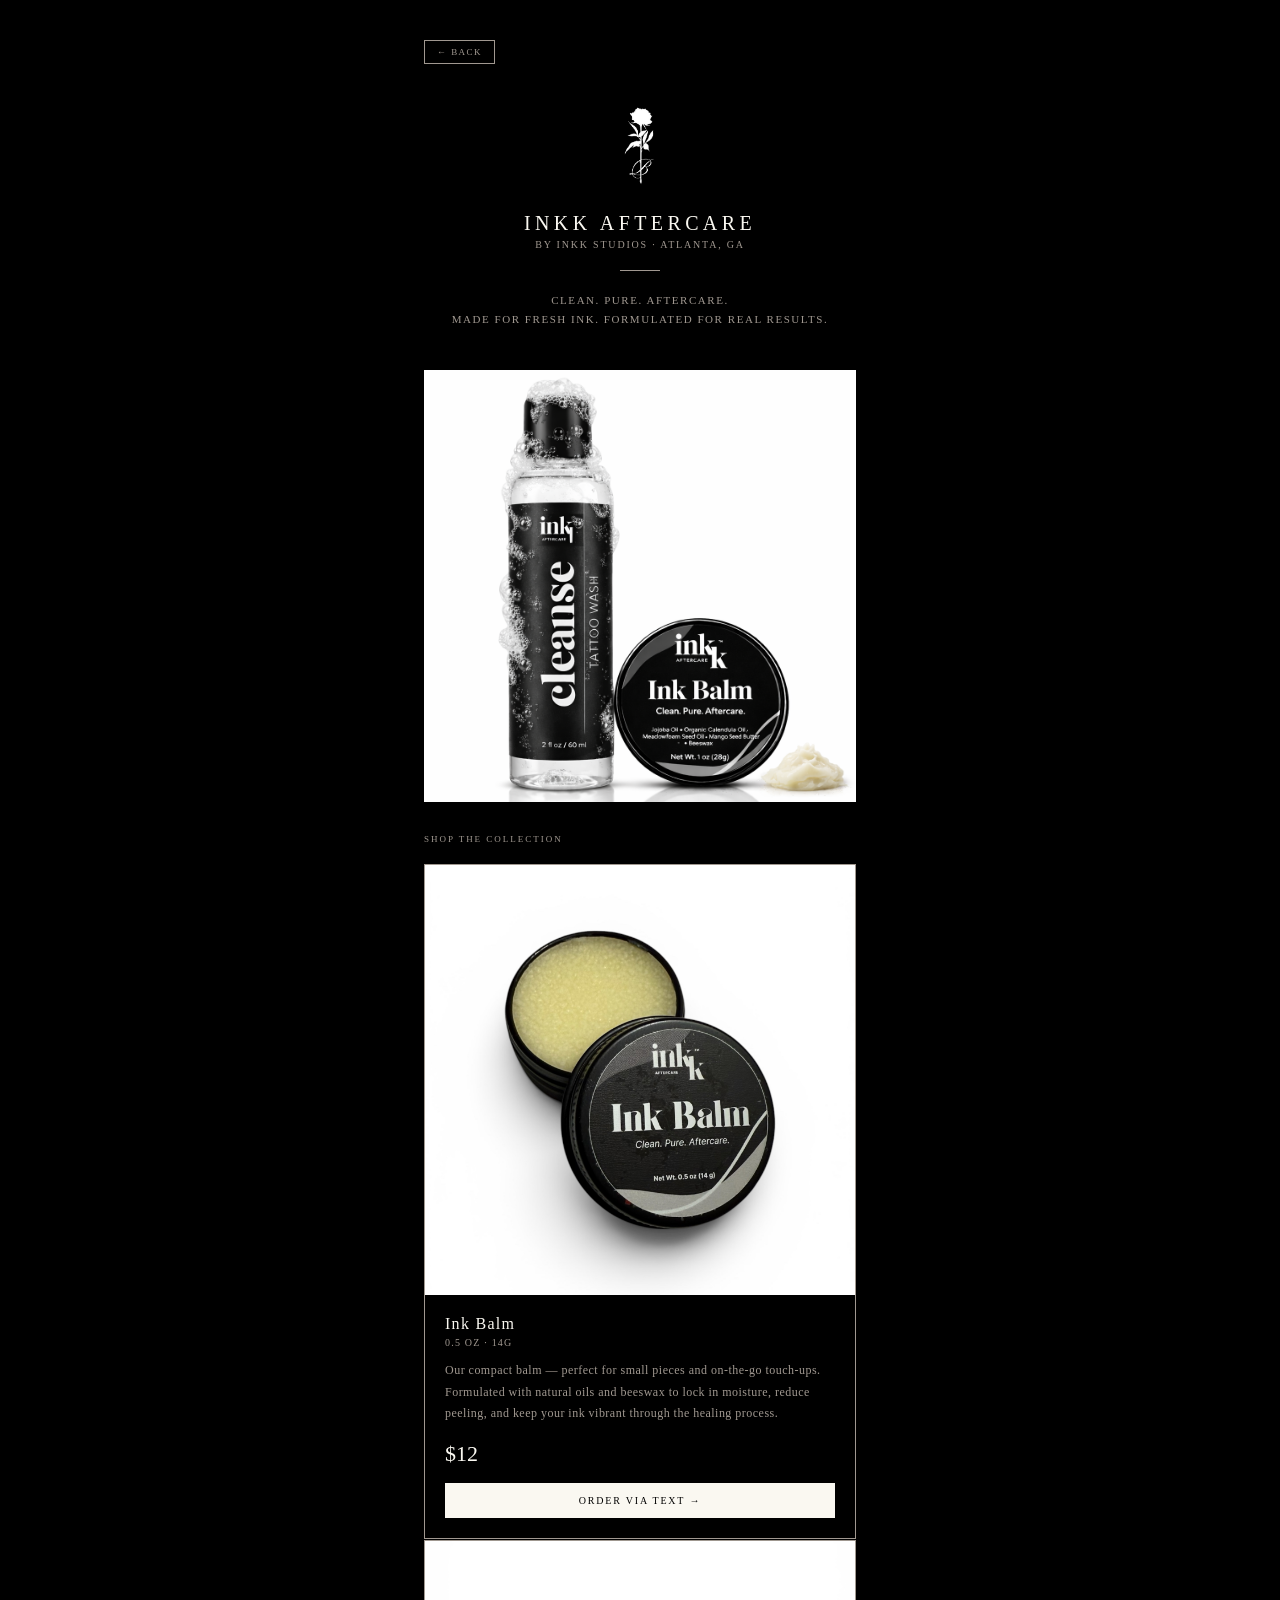
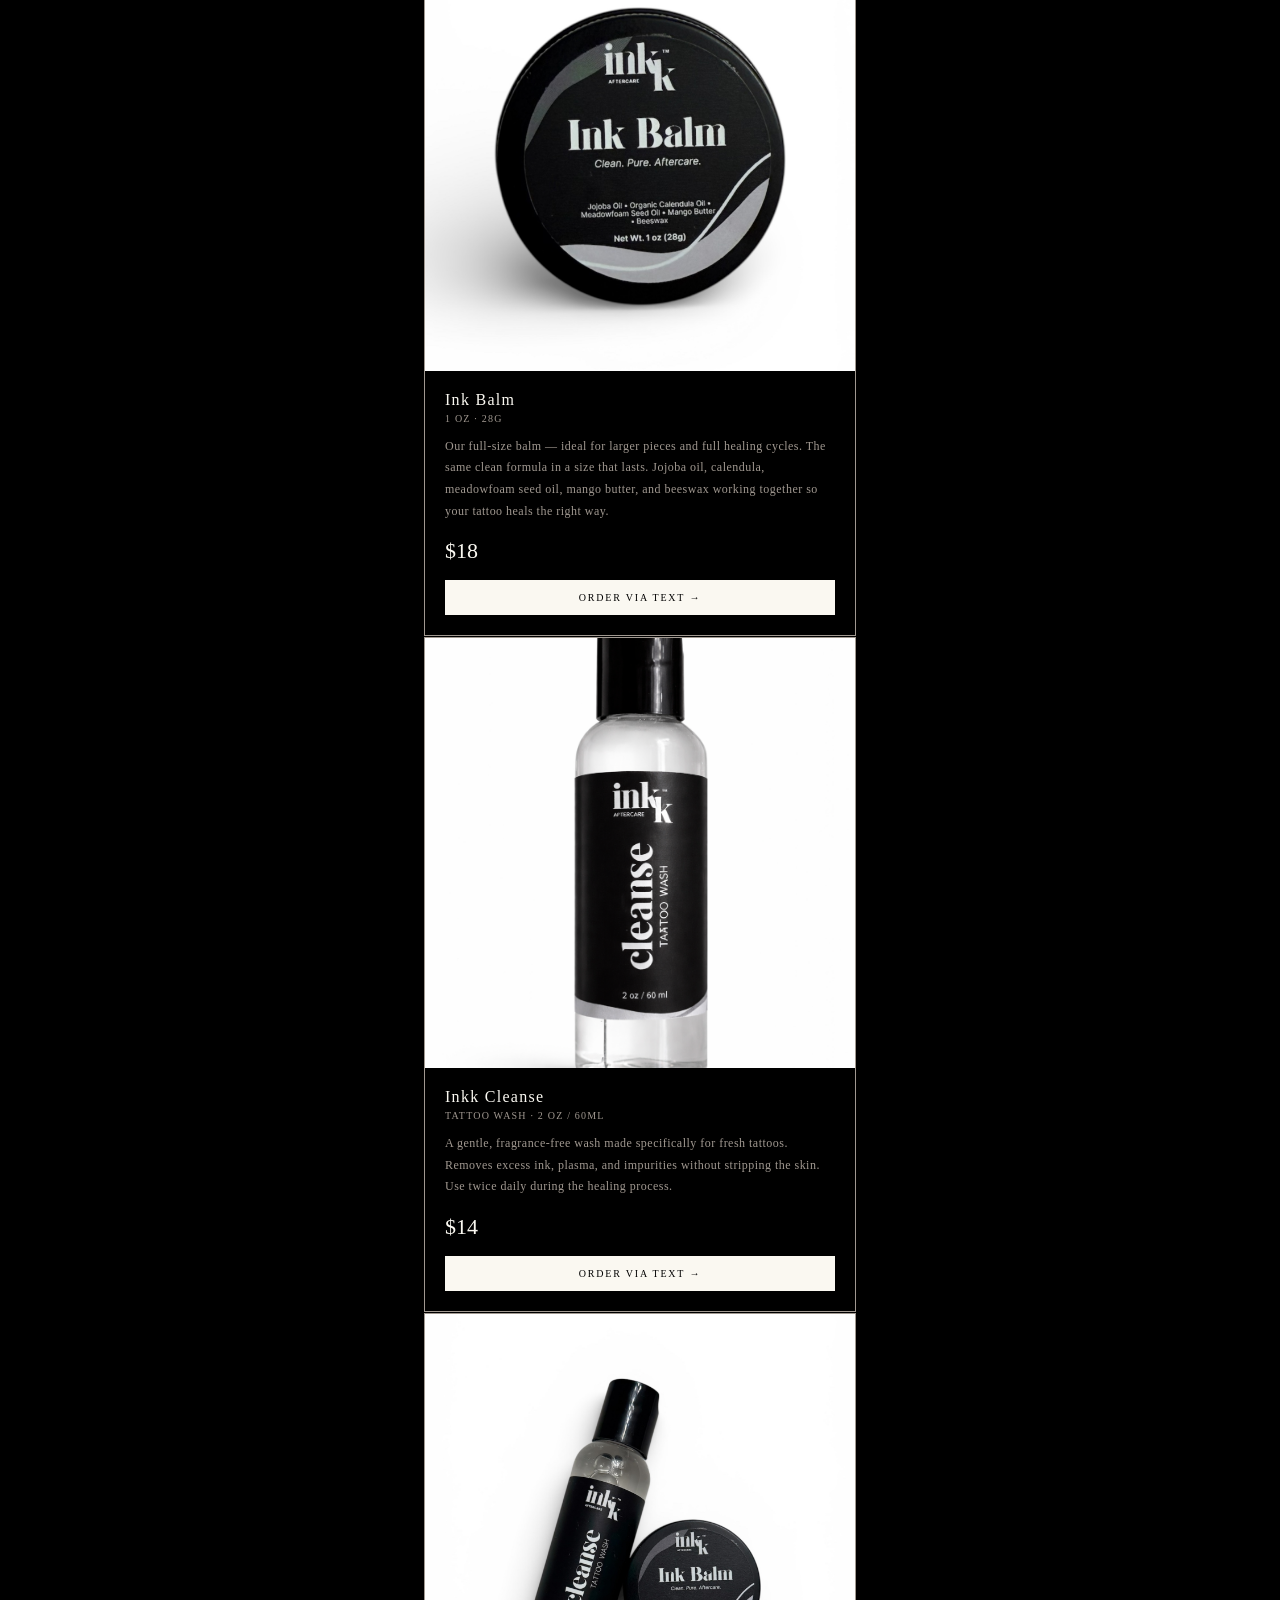
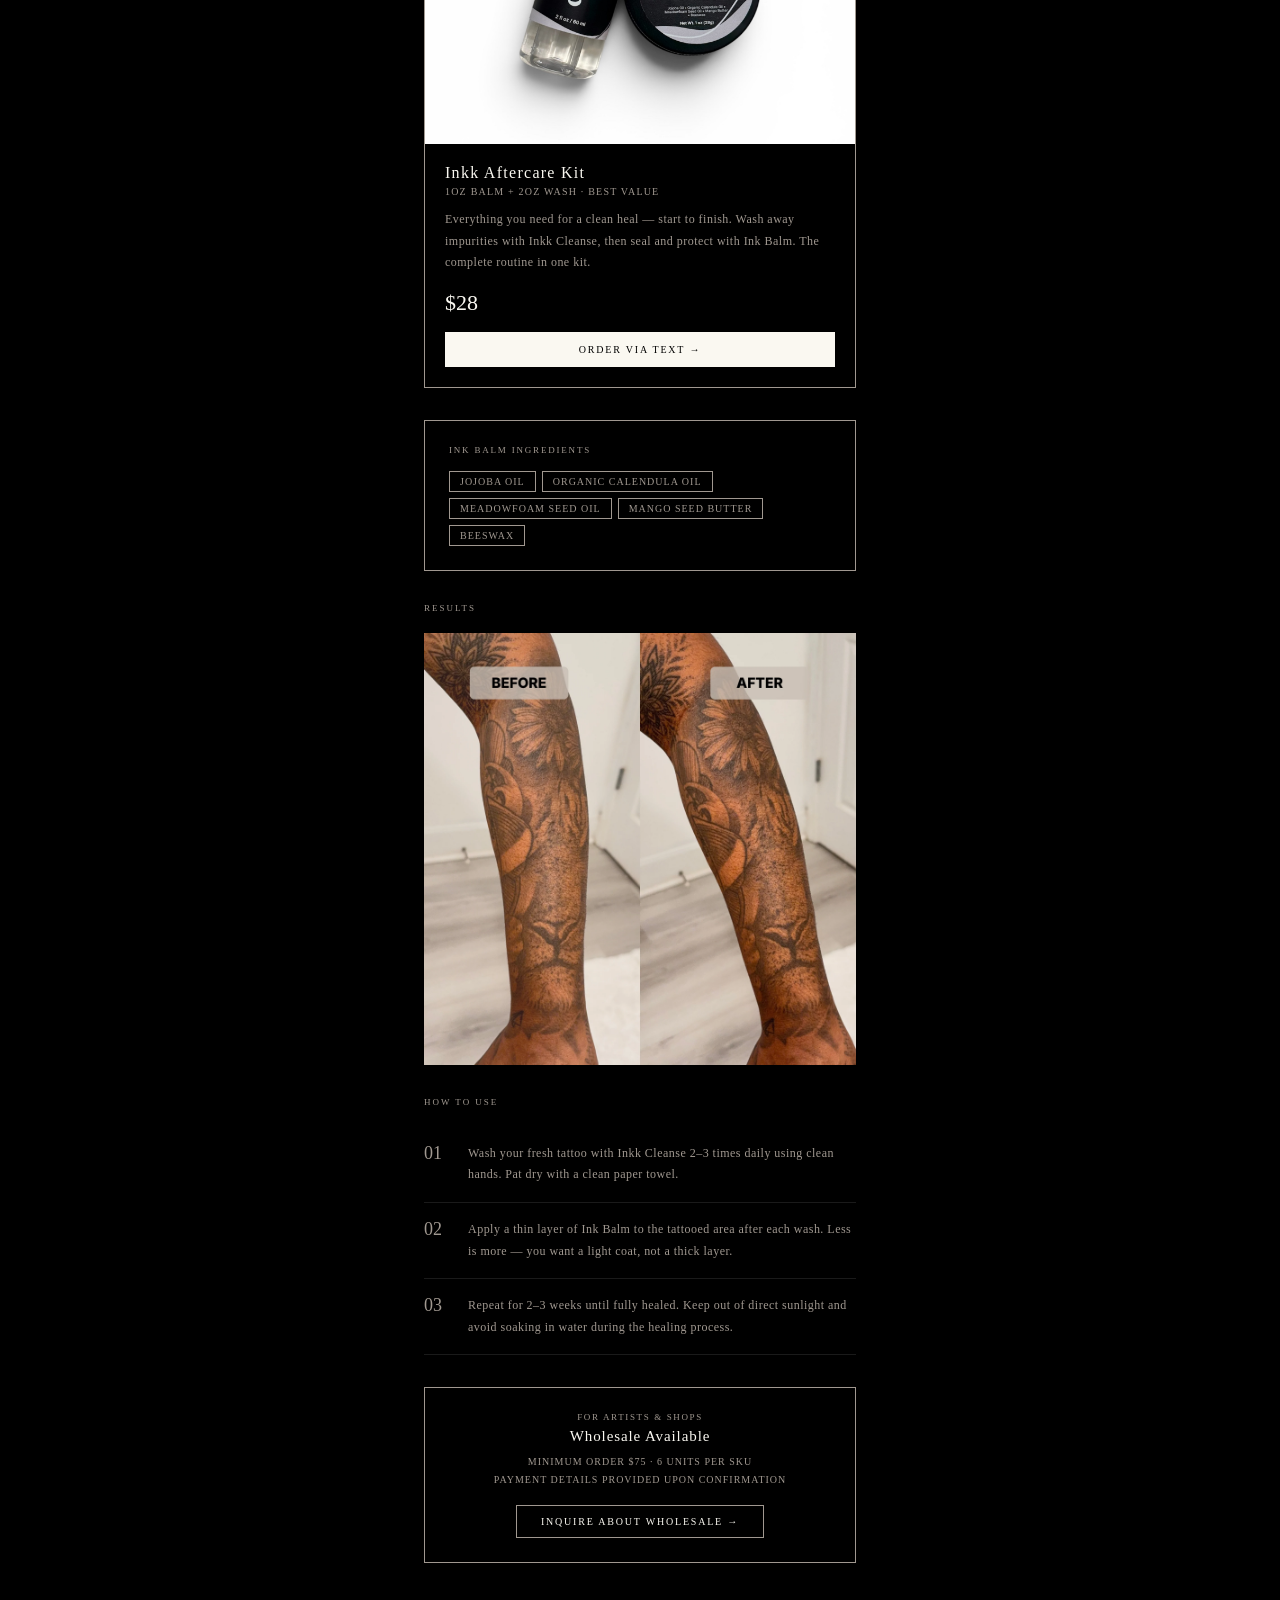
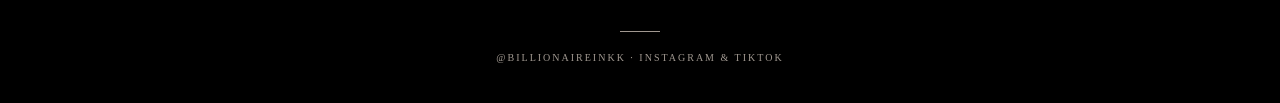
==== commit 244fddb7: "Add files via upload" ====
--- a/balm.html
+++ b/balm.html
@@ -77,7 +77,7 @@
 
   <!-- Balm 0.5oz -->
   <div class="product-card">
-    <img class="product-img" src="images/balm05-open.JPG" alt="Ink Balm 0.5oz"/>
+    <img class="product-img" src="images/balm05-open.jpg" alt="Ink Balm 0.5oz"/>
     <div class="product-info">
       <p class="product-name">Ink Balm</p>
       <p class="product-size">0.5 oz · 14g</p>
@@ -89,7 +89,7 @@
 
   <!-- Balm 1oz -->
   <div class="product-card">
-    <img class="product-img" src="images/balm1oz-top.JPG" alt="Ink Balm 1oz"/>
+    <img class="product-img" src="images/balm1oz-top.jpg" alt="Ink Balm 1oz"/>
     <div class="product-info">
       <p class="product-name">Ink Balm</p>
       <p class="product-size">1 oz · 28g</p>
@@ -113,7 +113,7 @@
 
   <!-- Kit -->
   <div class="product-card">
-    <img class="product-img" src="images/kit-flat.JPG" alt="Inkk Aftercare Kit"/>
+    <img class="product-img" src="images/kit-flat.jpg" alt="Inkk Aftercare Kit"/>
     <div class="product-info">
       <p class="product-name">Inkk Aftercare Kit</p>
       <p class="product-size">1oz balm + 2oz wash · best value</p>
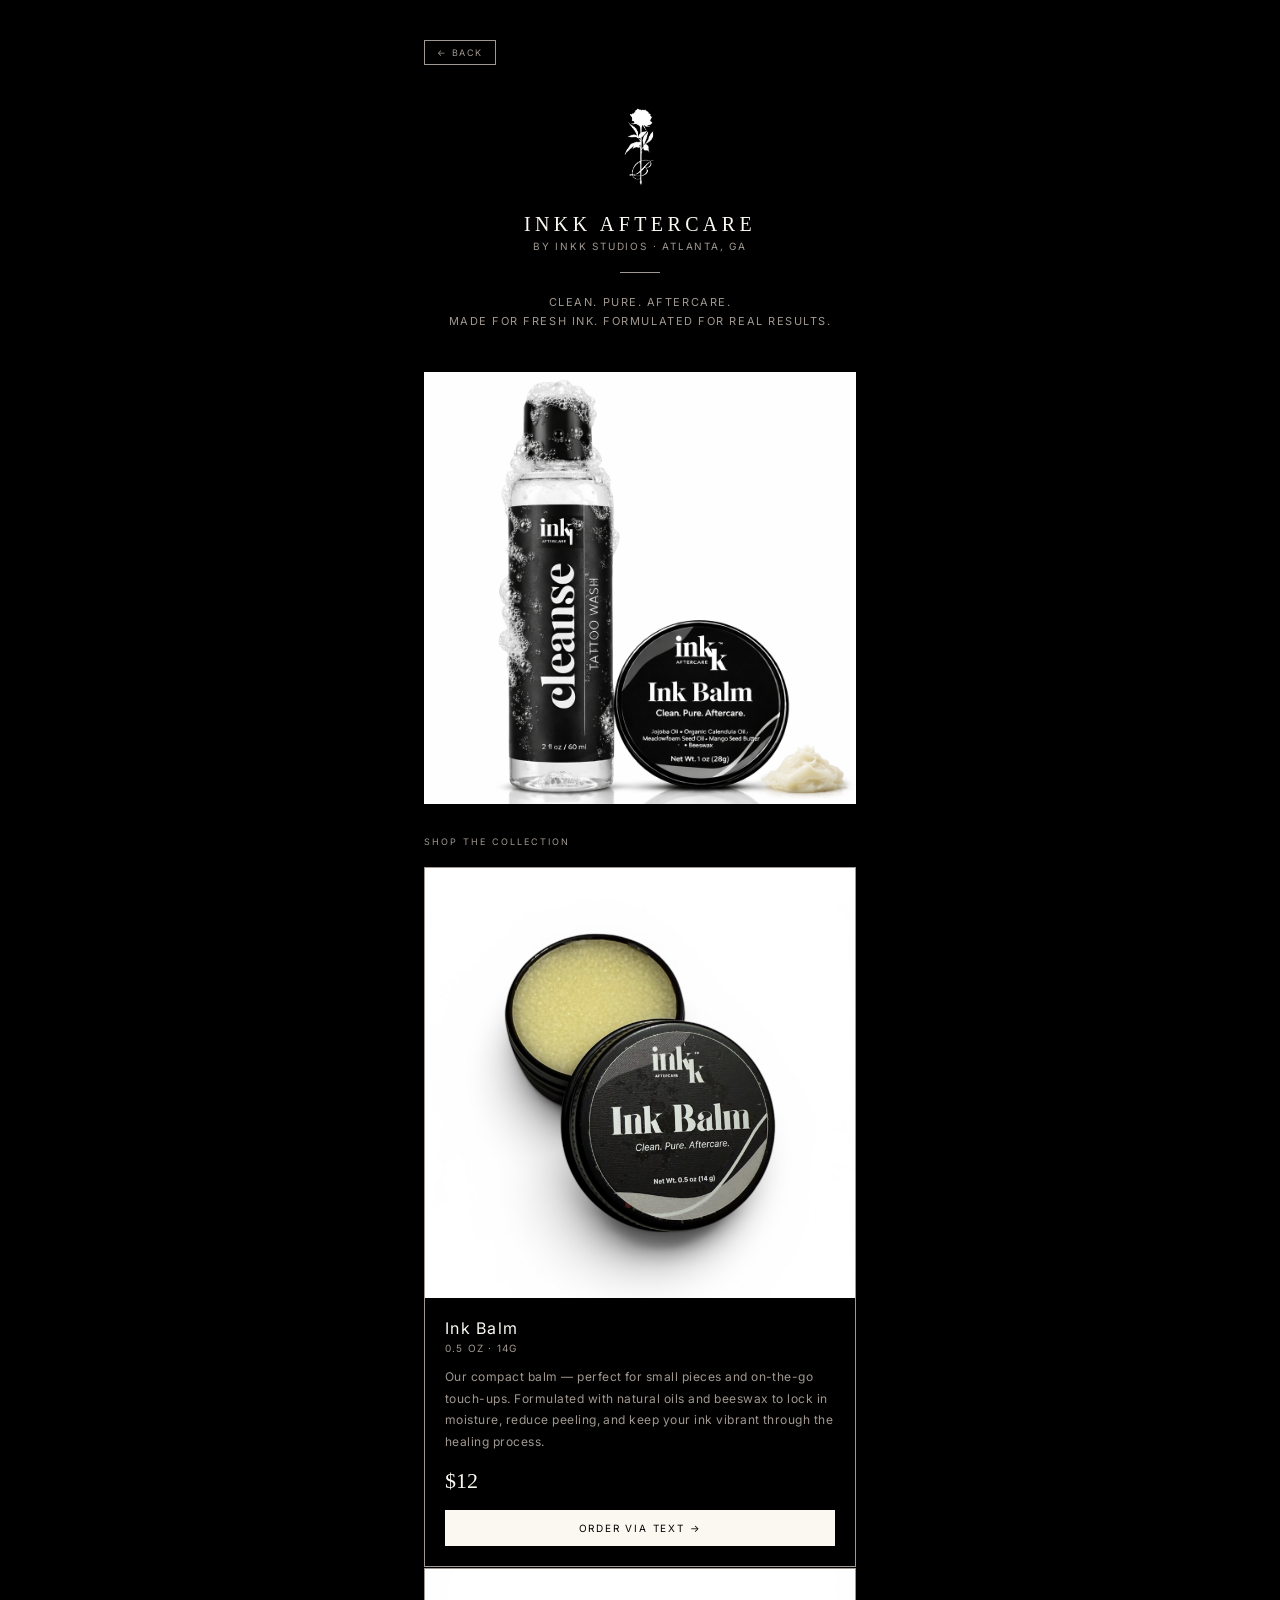
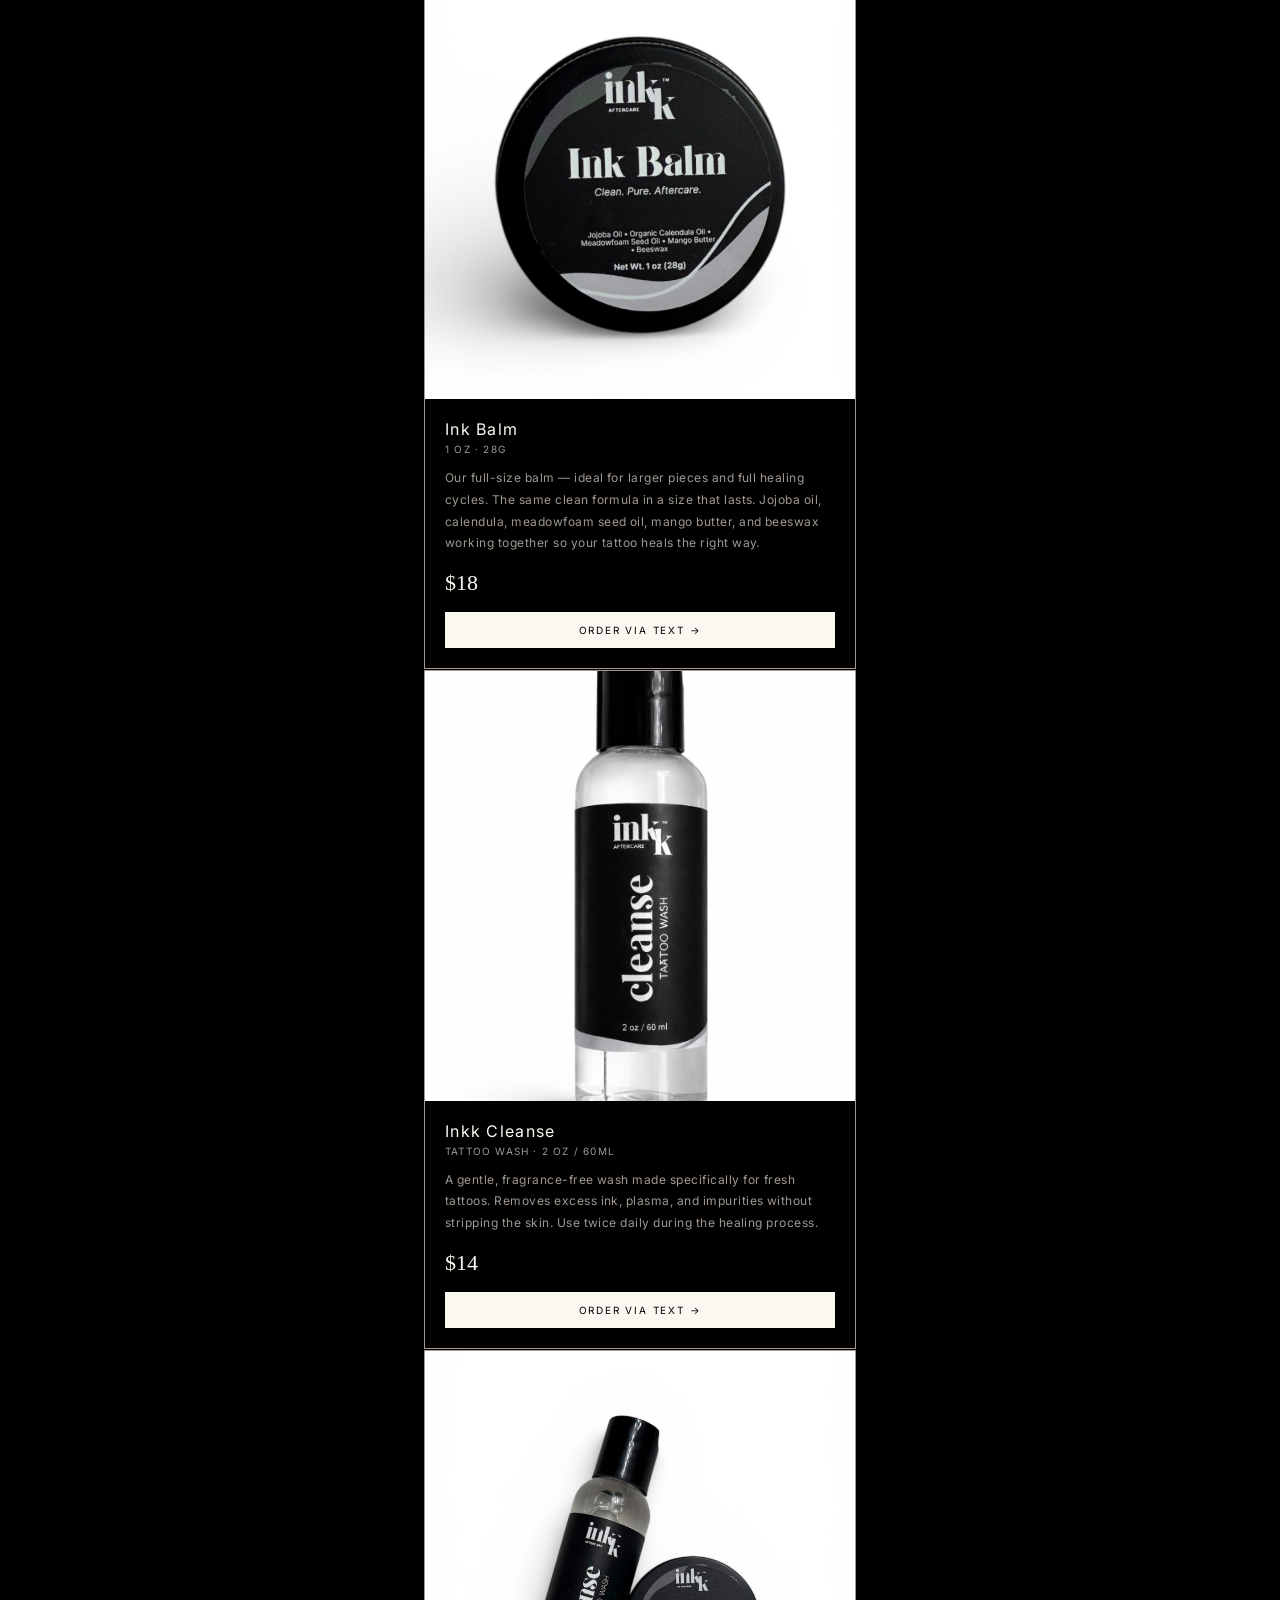
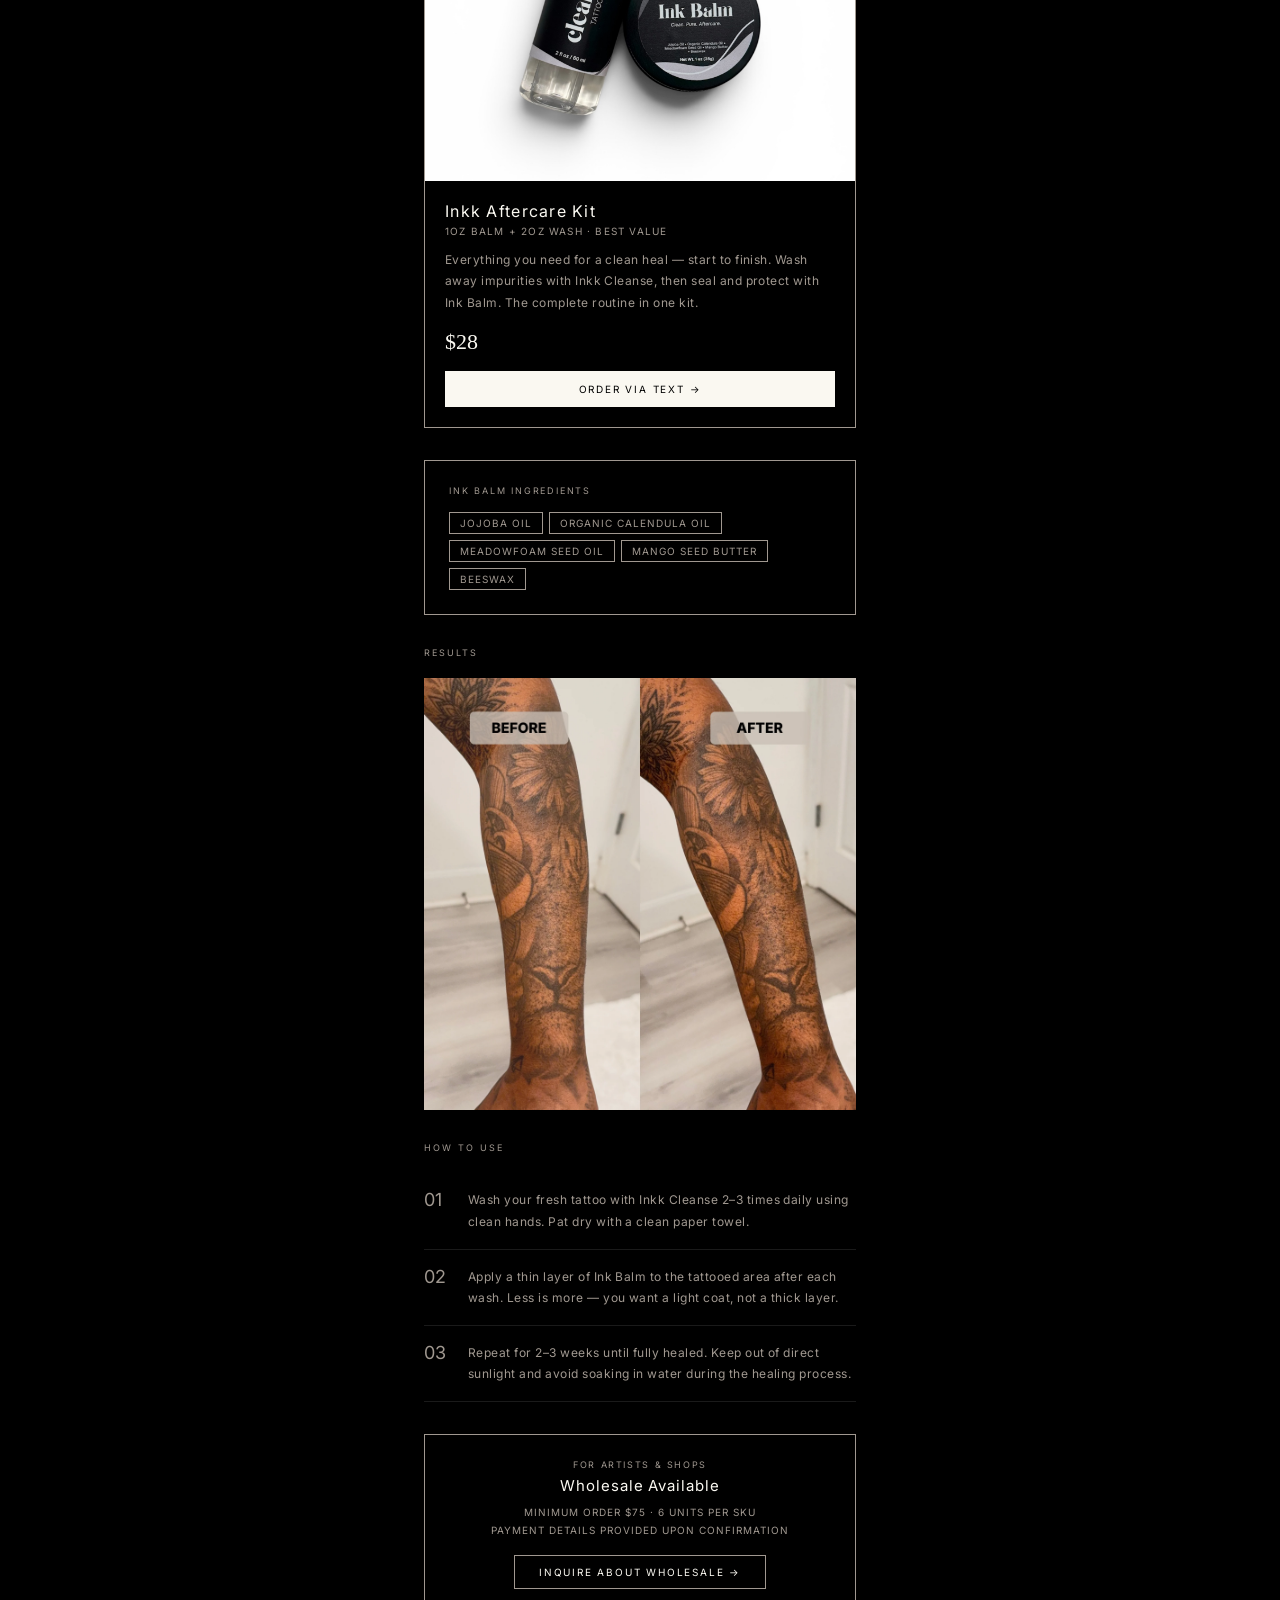
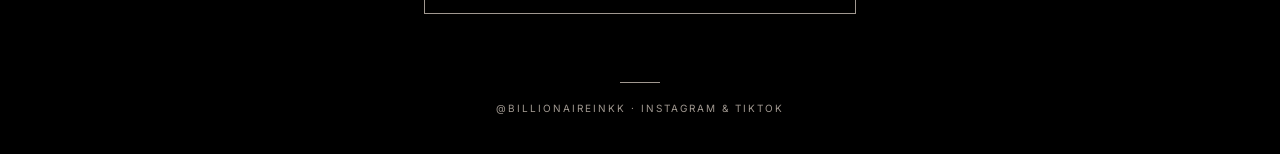
==== commit 035167bf: "Add files via upload" ====
--- a/balm.html
+++ b/balm.html
@@ -5,14 +5,15 @@
 <meta name="viewport" content="width=device-width, initial-scale=1.0"/>
 <title>Inkk Aftercare · Inkk Studios</title>
 <style>
+@import url('https://fonts.googleapis.com/css2?family=Inter:wght@300;400;500&display=swap');
 *{box-sizing:border-box;margin:0;padding:0;}
-body{background:#000;font-family:'Georgia',serif;color:#faf8f1;}
+body{background:#000;font-family:'Inter',sans-serif;color:#faf8f1;}
 .wrap{max-width:480px;margin:0 auto;padding:2.5rem 1.5rem;}
 .back{display:inline-block;font-size:9px;letter-spacing:0.16em;text-transform:uppercase;color:#a09890;text-decoration:none;margin-bottom:2rem;border:0.5px solid #a09890;padding:6px 12px;}
 .back:hover{color:#faf8f1;border-color:#faf8f1;}
 .header{text-align:center;margin-bottom:2.5rem;}
 .logo{width:80px;height:100px;object-fit:contain;margin:0 auto 1rem;display:block;}
-.brand{font-size:20px;font-weight:400;letter-spacing:0.22em;color:#faf8f1;text-transform:uppercase;margin-bottom:4px;}
+.brand{font-size:20px;font-weight:400;letter-spacing:0.22em;color:#faf8f1;text-transform:uppercase;margin-bottom:4px;font-family:'Georgia',serif;}
 .brand-sub{font-size:10px;letter-spacing:0.18em;color:#a09890;text-transform:uppercase;}
 .divider{width:40px;height:0.5px;background:#a09890;margin:1.25rem auto;}
 .hero{width:100%;aspect-ratio:1/1;object-fit:cover;display:block;margin-bottom:2rem;}
@@ -26,8 +27,8 @@
 .product-name{font-size:16px;font-weight:400;color:#faf8f1;letter-spacing:0.08em;margin-bottom:4px;}
 .product-size{font-size:10px;letter-spacing:0.12em;text-transform:uppercase;color:#a09890;margin-bottom:0.75rem;}
 .product-desc{font-size:12px;color:#a09890;line-height:1.8;letter-spacing:0.04em;margin-bottom:1rem;}
-.product-price{font-size:22px;color:#faf8f1;margin-bottom:1rem;}
-.order-btn{display:block;width:100%;background:#faf8f1;color:#000;padding:12px;font-size:10px;letter-spacing:0.18em;text-transform:uppercase;text-align:center;text-decoration:none;font-family:'Georgia',serif;}
+.product-price{font-size:22px;color:#faf8f1;margin-bottom:1rem;font-family:'Georgia',serif;}
+.order-btn{display:block;width:100%;background:#faf8f1;color:#000;padding:12px;font-size:10px;letter-spacing:0.18em;text-transform:uppercase;text-align:center;text-decoration:none;font-family:'Inter',sans-serif;}
 .order-btn:hover{background:#e8e5dc;}
 
 /* Ingredients */
@@ -50,7 +51,7 @@
 .ws-label{font-size:9px;letter-spacing:0.18em;text-transform:uppercase;color:#a09890;margin-bottom:6px;}
 .ws-title{font-size:15px;color:#faf8f1;letter-spacing:0.06em;margin-bottom:0.5rem;}
 .ws-sub{font-size:10px;color:#a09890;letter-spacing:0.1em;text-transform:uppercase;margin-bottom:1rem;line-height:1.8;}
-.ws-btn{display:inline-block;background:transparent;color:#faf8f1;border:0.5px solid #a09890;padding:10px 1.5rem;font-size:10px;letter-spacing:0.18em;text-transform:uppercase;text-decoration:none;font-family:'Georgia',serif;}
+.ws-btn{display:inline-block;background:transparent;color:#faf8f1;border:0.5px solid #a09890;padding:10px 1.5rem;font-size:10px;letter-spacing:0.18em;text-transform:uppercase;text-decoration:none;font-family:'Inter',sans-serif;}
 .ws-btn:hover{border-color:#faf8f1;}
 
 .footer{text-align:center;padding-top:1rem;}
